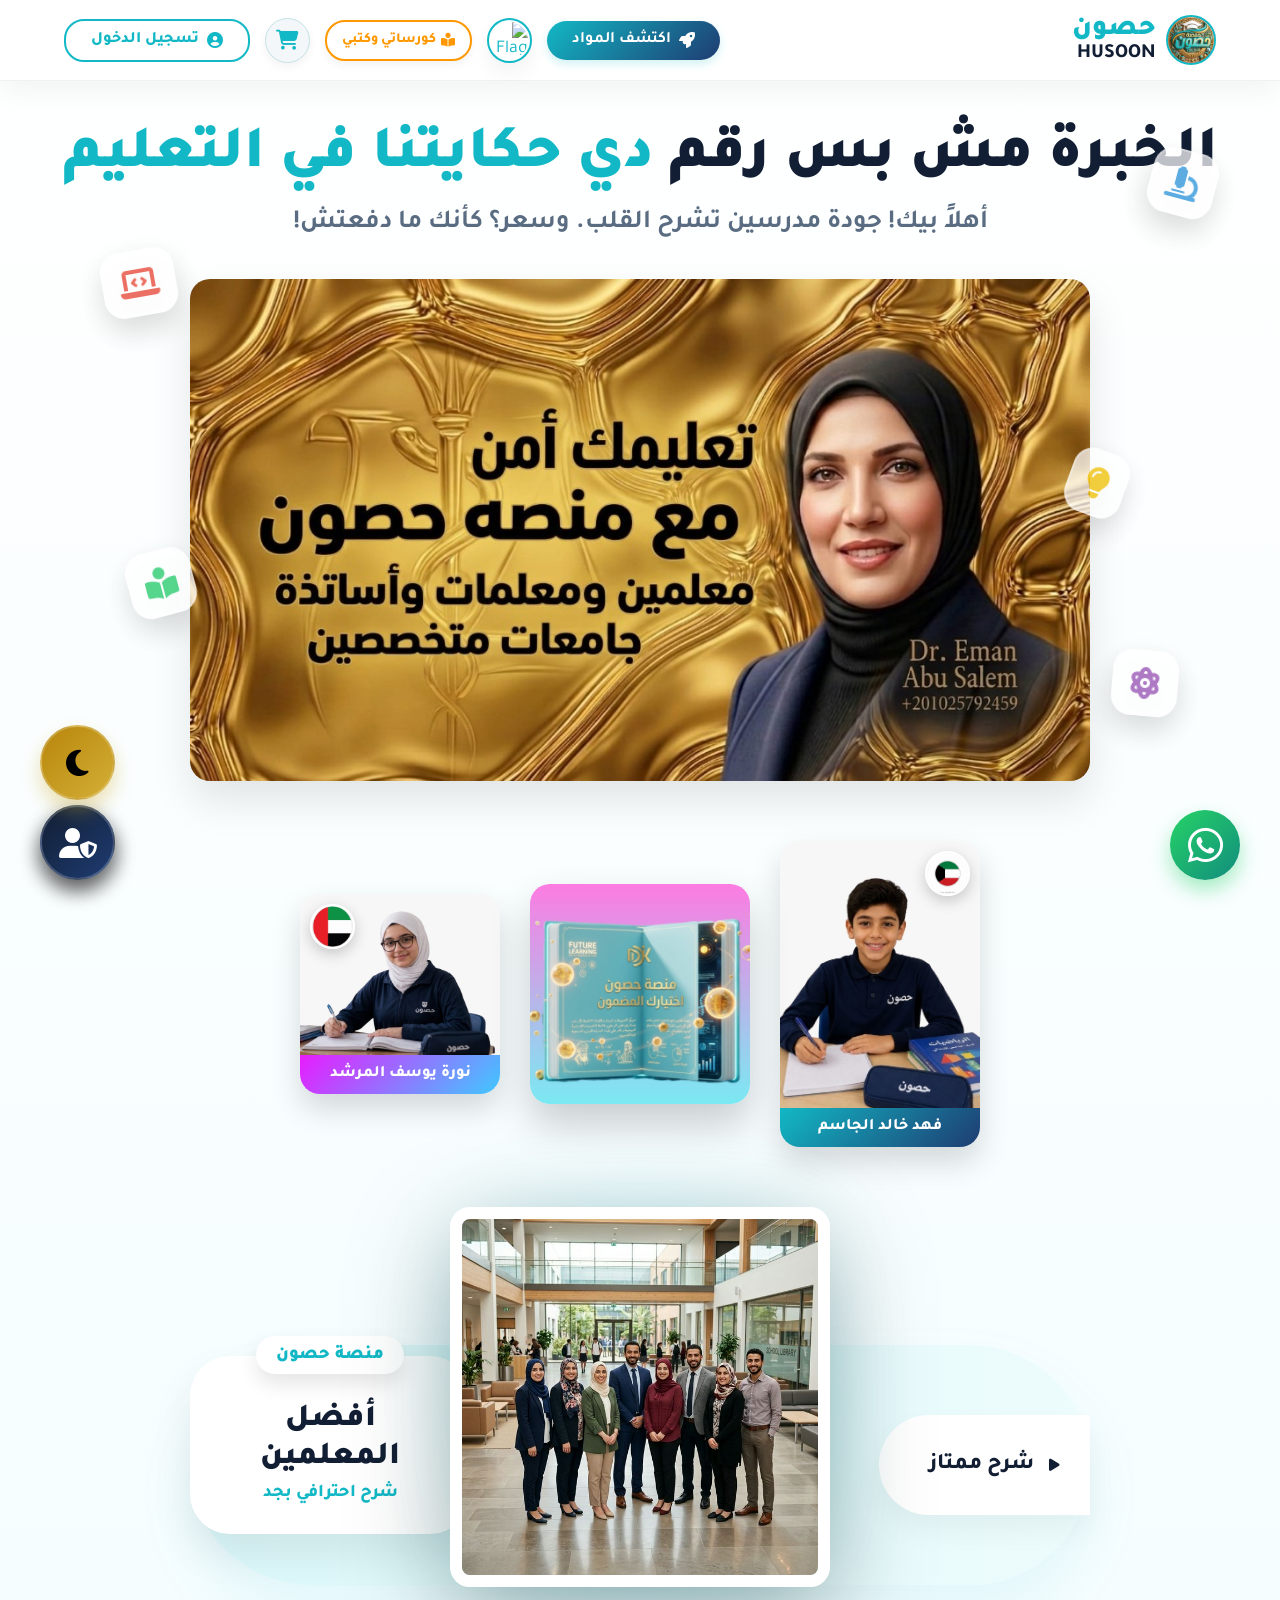
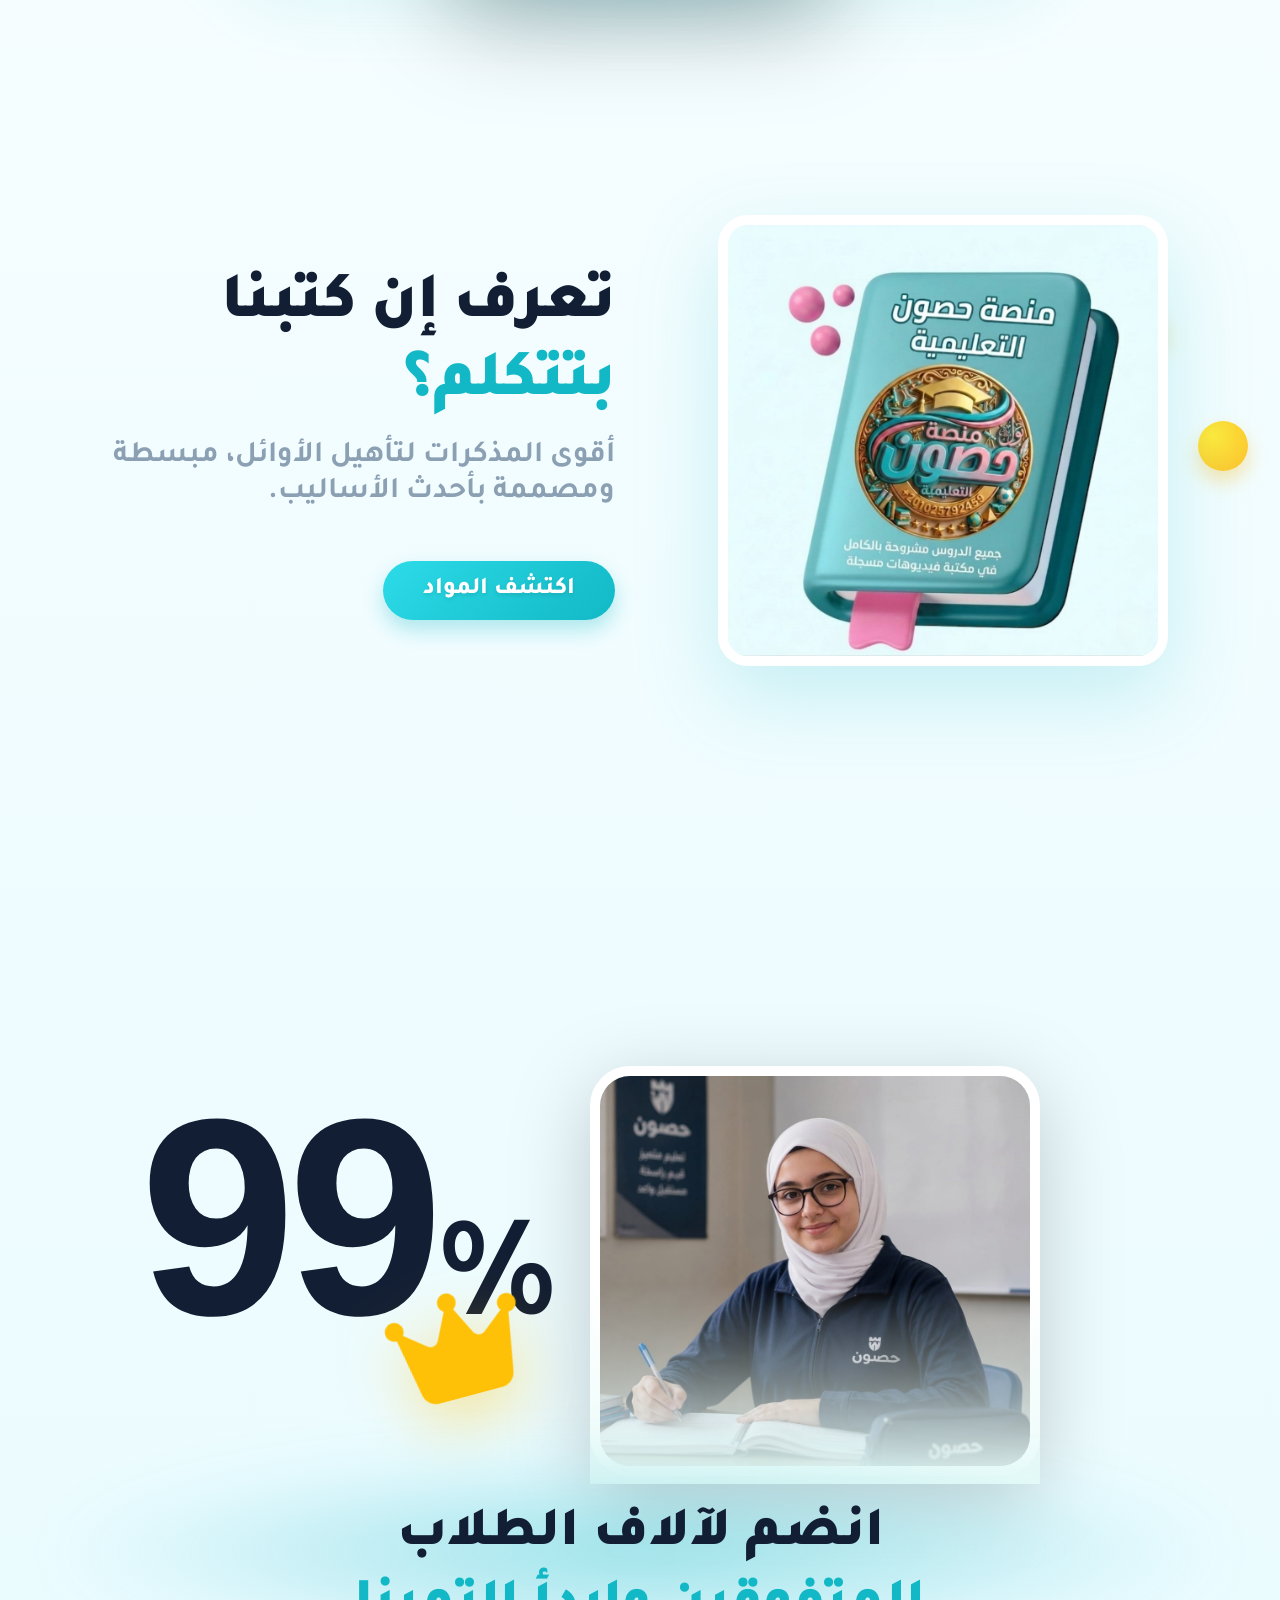
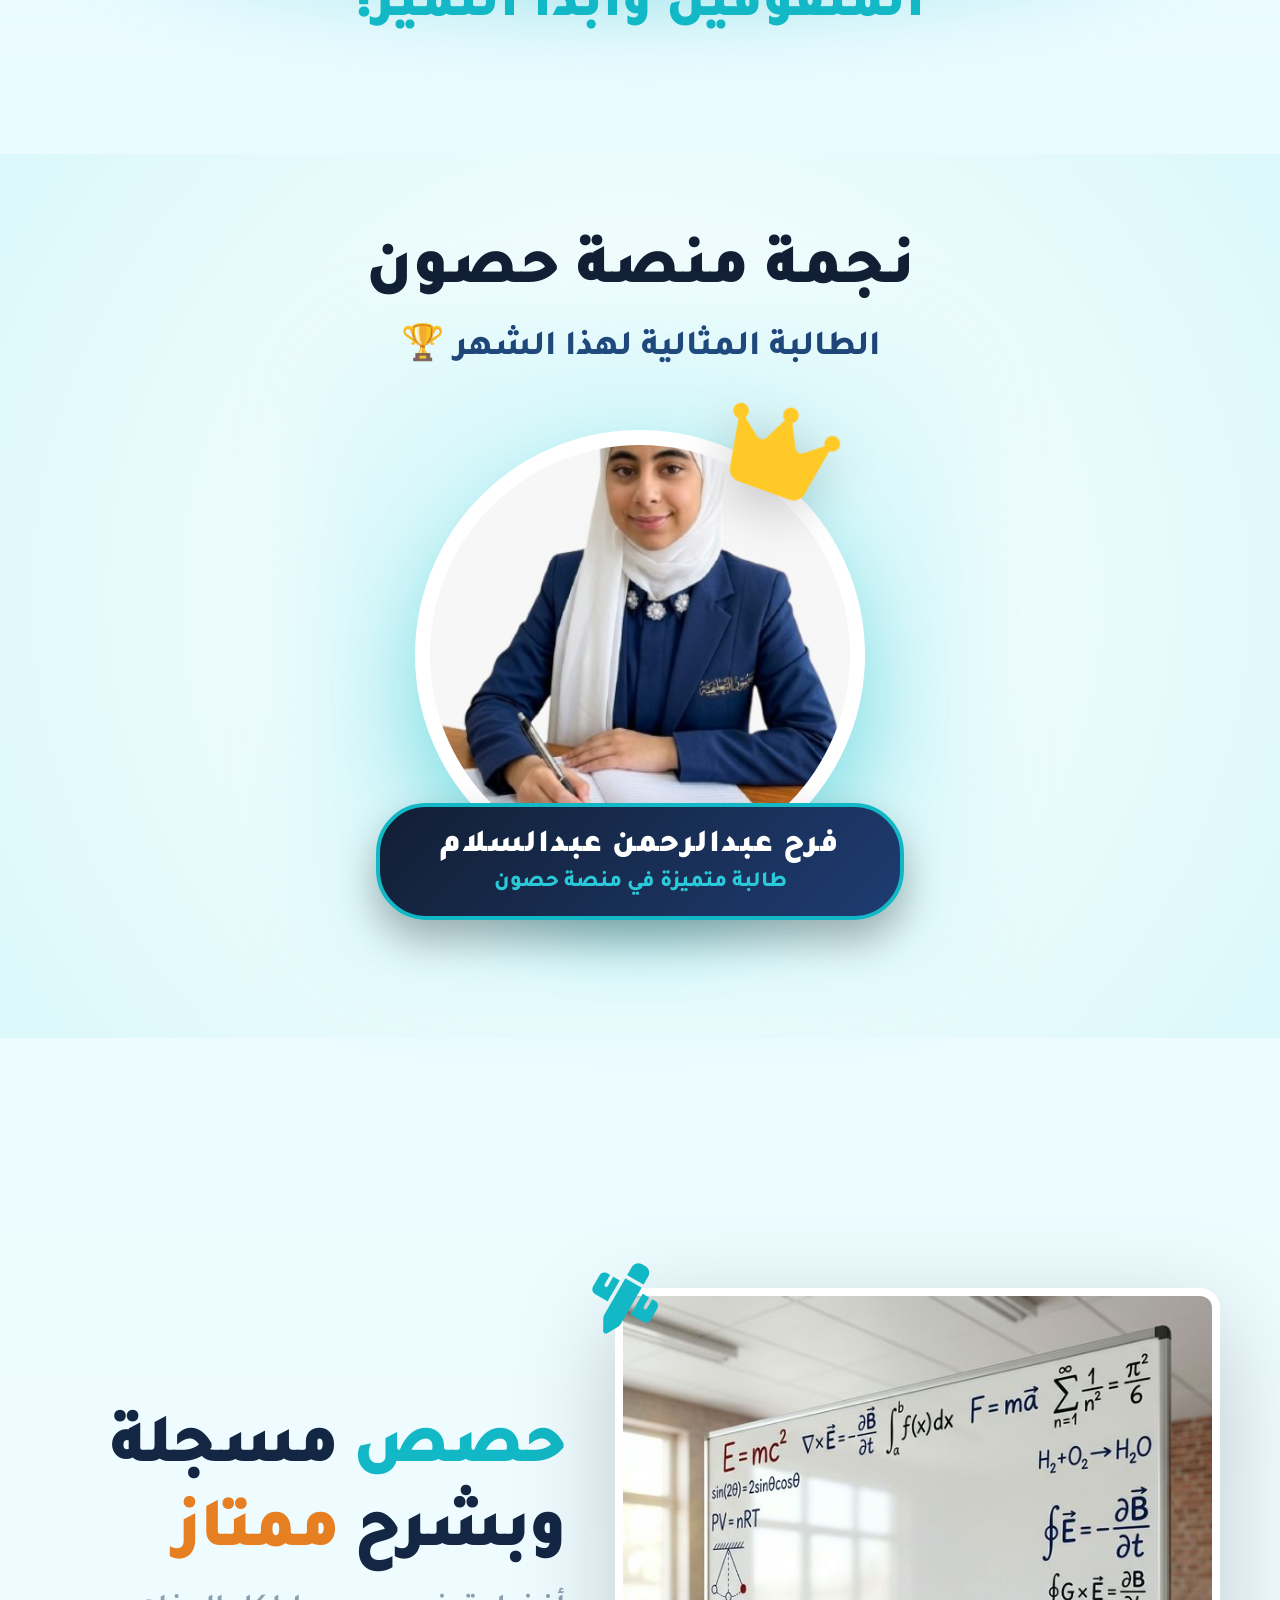
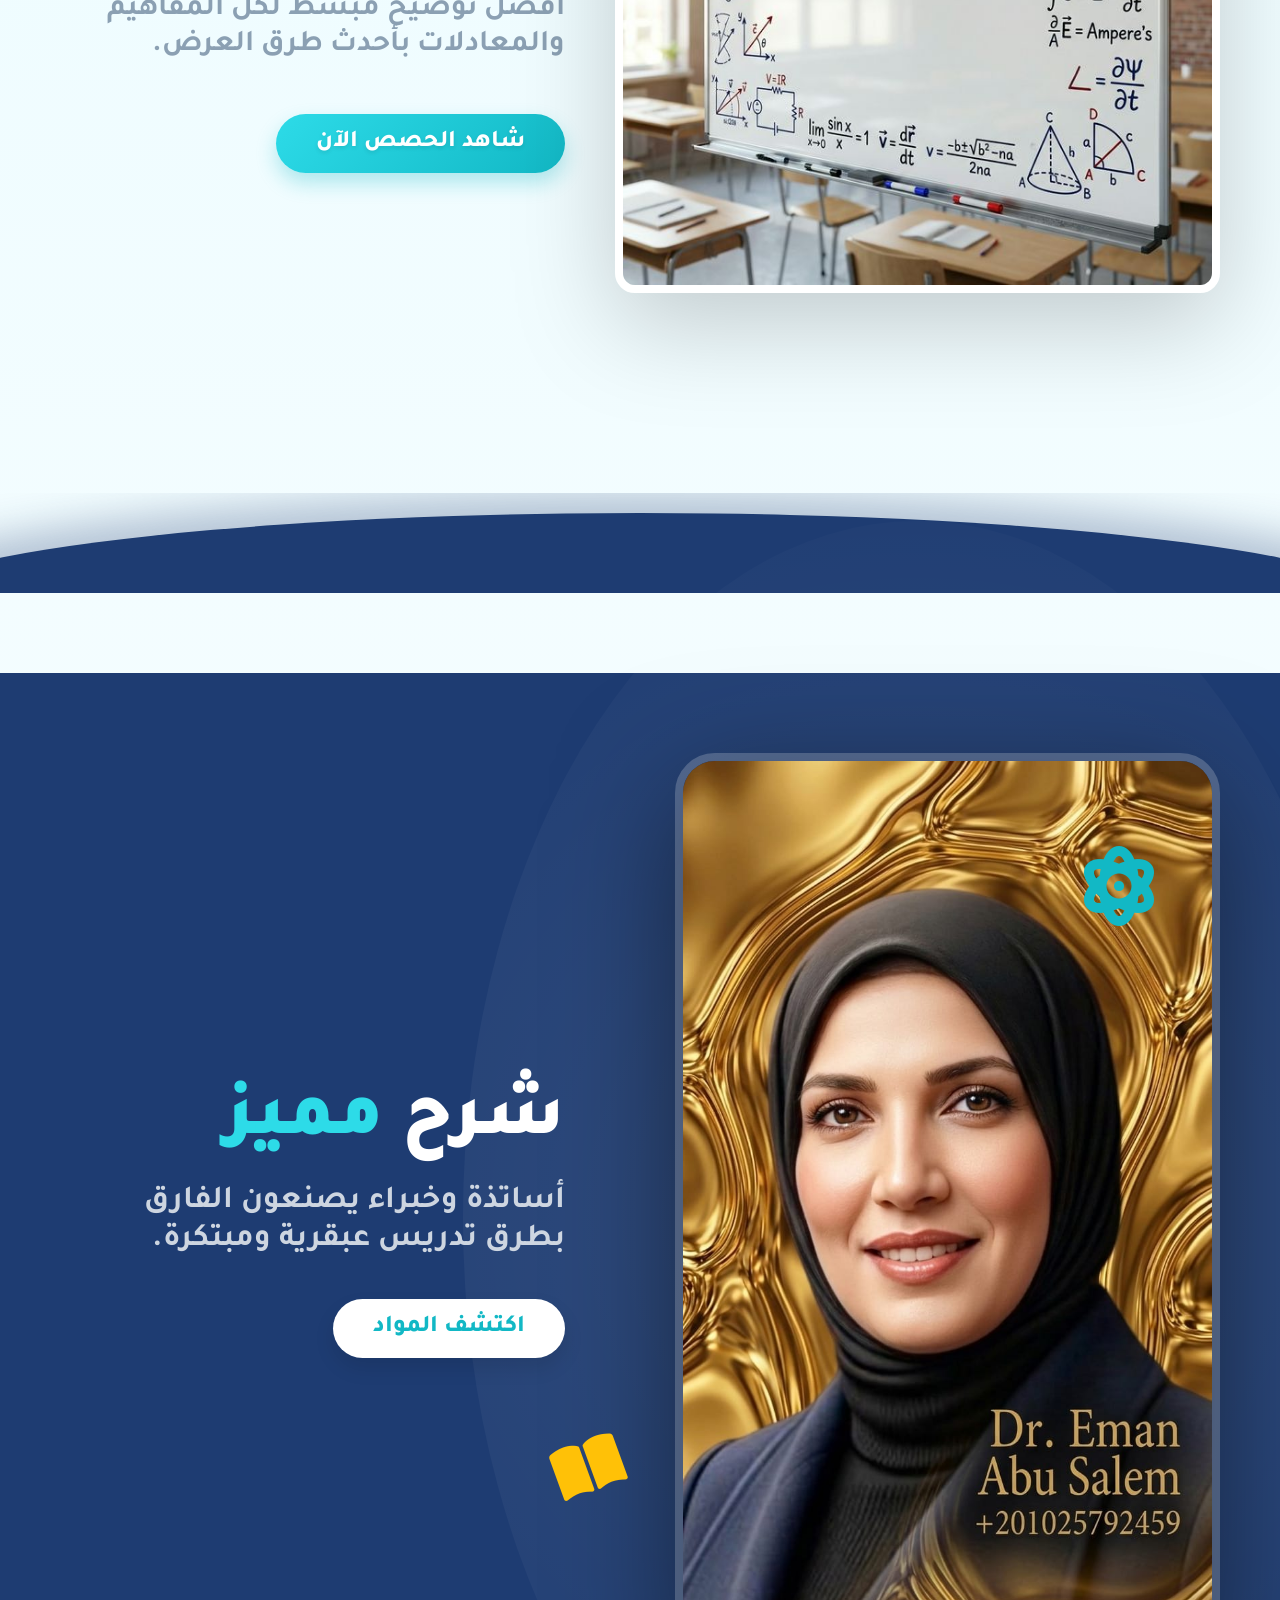
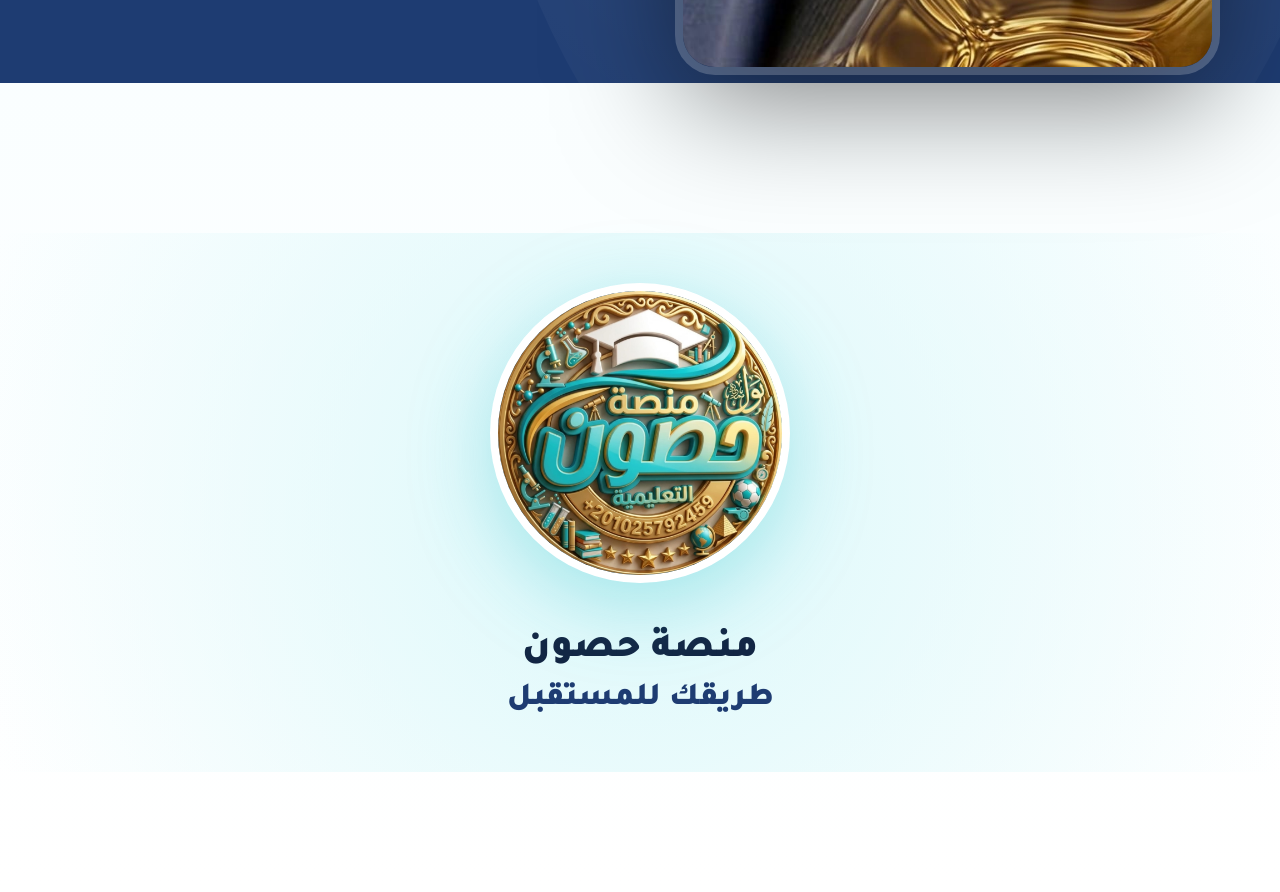
==== admin.html @ bee50a50 "Add files via upload" ====
<!DOCTYPE html>
<html lang="ar" dir="rtl">

<head>
    <meta charset="UTF-8">
    <meta name="viewport" content="width=850">
    <title>لوحة الإدارة - Spedia</title>
    <link rel="stylesheet" href="style.css">
    <link href="https://fonts.googleapis.com/css2?family=Tajawal:wght@400;500;700;800;900&display=swap"
        rel="stylesheet">
    <link rel="stylesheet" href="https://cdnjs.cloudflare.com/ajax/libs/font-awesome/6.4.0/css/all.min.css">
    <style>
        .admin-nav {
            display: flex;
            gap: 15px;
            margin-bottom: 30px;
            flex-wrap: wrap;
            background: #fff;
            padding: 15px;
            border-radius: 20px;
            box-shadow: 0 5px 20px rgba(0, 0, 0, 0.05);
        }

        .admin-nav button {
            padding: 12px 25px;
            border: none;
            background: transparent;
            color: #6a7c92;
            cursor: pointer;
            font-weight: 800;
            border-radius: 12px;
            font-size: 16px;
            transition: 0.3s;
        }

        .admin-nav button:hover {
            background: #f4f7fa;
            color: #121e33;
        }

        .admin-nav button.active {
            background: linear-gradient(135deg, #12b8c5, #1e3c72);
            color: #fff;
            box-shadow: 0 5px 15px rgba(18, 184, 197, 0.3);
        }

        .admin-section {
            display: none;
            background: #fff;
            padding: 20px;
            border-radius: 10px;
            box-shadow: 0 5px 15px rgba(0, 0, 0, 0.05);
        }

        .admin-section.active {
            display: block;
        }

        .form-group {
            margin-bottom: 20px;
        }

        .form-group label {
            display: block;
            margin-bottom: 8px;
            font-weight: 700;
            color: #121e33;
            font-size: 15px;
        }

        .form-group input,
        .form-group select,
        .form-group textarea {
            width: 100%;
            padding: 15px;
            border: 2px solid #e0e6ed;
            border-radius: 12px;
            font-family: 'Tajawal', sans-serif;
            font-size: 15px;
            transition: 0.3s;
            background: #f8fafc;
        }

        .form-group input:focus,
        .form-group select:focus,
        .form-group textarea:focus {
            border-color: #12b8c5;
            outline: none;
            background: #fff;
            box-shadow: 0 0 0 4px rgba(18, 184, 197, 0.1);
        }

        /* Modern Tables */
        table {
            width: 100%;
            border-collapse: separate;
            border-spacing: 0 10px;
            margin-top: 15px;
        }

        table th {
            background: transparent;
            color: #6a7c92;
            padding: 10px 20px;
            text-align: right;
            font-weight: 800;
            border: none;
        }

        table td {
            background: #fff;
            padding: 15px 20px;
            text-align: right;
            border: none;
            color: #121e33;
            font-weight: 600;
        }

        table tr td:first-child {
            border-radius: 0 15px 15px 0;
            border-right: 5px solid #12b8c5;
        }

        table tr td:last-child {
            border-radius: 15px 0 0 15px;
        }

        table tr {
            box-shadow: 0 5px 15px rgba(0, 0, 0, 0.03);
            transition: 0.3s;
        }

        table tr:hover {
            transform: translateY(-3px);
            box-shadow: 0 10px 20px rgba(0, 0, 0, 0.05);
        }

        .admin-title {
            font-size: 24px;
            font-weight: 900;
            color: #121e33;
            margin-bottom: 25px;
            display: flex;
            align-items: center;
            gap: 10px;
            border-bottom: 2px solid #f0f4f8;
            padding-bottom: 15px;
        }

        .admin-title i {
            color: #12b8c5;
        }
    </style>
</head>

<body class="dashboard-body" style="background:#f0f4f8;">
    <div class="container"
        style="padding:30px; max-width:900px; margin:40px auto; background:#fff; border-radius:15px; box-shadow:0 10px 30px rgba(0,0,0,0.08);">
        <div style="display:flex; justify-content:space-between; align-items:center; margin-bottom:30px;">
            <h1
                style="color:var(--primary-color); font-weight:900; font-size:24px; display:flex; align-items:center; gap:10px;">
                <img src="media__1778617038143.jpg" alt="Logo" style="width:40px; height:40px; border-radius:50%;">
                <span>حصون - لوحة الإدارة العامة</span>
            </h1>
            <button onclick="window.location.href='index.html'" class="btn-primary"
                style="background:#f44336; padding: 10px 20px; font-size: 16px;">خروج
                للرئيسية</button>
        </div>

        <div class="admin-nav">
            <button class="active" onclick="showSection('tab-codes', this)">إدارة الأكواد</button>
            <button onclick="showSection('tab-users', this)">الطلاب المسجلين</button>
            <button onclick="showSection('tab-attendance', this)">الحضور والتقييمات</button>
            <button onclick="showSection('tab-content', this)">المحتوى والكورسات</button>
            <button onclick="showSection('tab-exams', this)">إضافة امتحانات</button>
            <button onclick="showSection('tab-results', this)">نتائج الاختبارات</button>
            <button onclick="showSection('tab-links', this)">روابط الحصص</button>
            <button onclick="showSection('tab-files', this)">إرسال المحتوى الورقي</button>
            <button onclick="showSection('tab-custom', this)">إرسال محتوى لمستخدم</button>
        </div>

        <!-- Sections Content (Same as before but with working forms) -->
        <div id="tab-codes" class="admin-section active">
            <h2>إنشاء كود عشوائي جديد</h2>
            <button onclick="generateCode()" class="btn-primary mt-10">إنشاء كود</button>
            <h3 class="mt-20">الأكواد الحالية بالنظام</h3>
            <div style="overflow-x:auto;">
                <table id="table-codes"></table>
            </div>

            <h3 class="mt-30">أكواد اشتراكات الطلاب (مشتريات الكورسات والكتب)</h3>
            <div style="overflow-x:auto;">
                <table id="table-sub-codes"></table>
            </div>
        </div>

        <div id="tab-users" class="admin-section">
            <h2>الطلاب المسجلين</h2>
            <div style="overflow-x:auto;">
                <table id="table-users"></table>
            </div>
        </div>

        <div id="tab-attendance" class="admin-section">
            <h2>سجل الحضور</h2>
            <div style="overflow-x:auto; margin-bottom:30px;">
                <table id="table-attendance"></table>
            </div>

            <h2>إضافة تقييم للطالب</h2>
            <form onsubmit="window.addEval(event)">
                <div class="form-group">
                    <label>كود الطالب</label>
                    <input type="text" id="ev-code" required>
                </div>
                <div class="form-group">
                    <label>التقييم أو الملاحظة</label>
                    <input type="text" id="ev-note" required placeholder="مثال: ممتاز في الفيزياء">
                </div>
                <button type="submit" class="btn-primary w-100">إرسال التقييم</button>
            </form>
        </div>

        <div id="tab-content" class="admin-section">
            <h2>إضافة مادة أو كورس</h2>
            <form onsubmit="window.addContent(event)">
                <div class="form-group">
                    <label>النوع</label>
                    <select id="ct-type" onchange="
                        document.getElementById('yt-container').style.display = this.value === 'course' ? 'block' : 'none';
                        document.getElementById('pdf-container').style.display = this.value === 'course' ? 'none' : 'block';
                        document.getElementById('img-container').style.display = 'block';
                        ">
                        <option value="book">كتاب إلكتروني</option>
                        <option value="course">كورس واشتراك (فيديو يوتيوب)</option>
                    </select>
                </div>
                <div class="form-group">
                    <label>عنوان المحتوى</label>
                    <input type="text" id="ct-title" required>
                </div>
                <div class="form-group" id="course-code-container">
                    <label>كود التفعيل (كلمة المرور) - لغلق المحتوى (إن وجد)</label>
                    <input type="text" id="ct-course-code">
                </div>
                <div class="form-group">
                    <label>الدولة</label>
                    <select id="ct-country" required
                        onchange="if(window.updateCountryStages) window.updateCountryStages('ct-country', 'ct-stage', 'ct-grade')">
                        <option value="ALL">جميع الدول</option>
                        <option value="KW">الكويت</option>
                        <option value="SA">السعودية</option>
                        <option value="AE">الإمارات</option>
                        <option value="QA">قطر</option>
                        <option value="OM">عمان</option>
                        <option value="EG">مصر</option>
                        <option value="BH">البحرين</option>
                    </select>
                </div>
                <div class="form-group">
                    <label>المرحلة</label>
                    <select id="ct-stage"
                        onchange="if(window.updateGrades) window.updateGrades('ct-country', 'ct-stage', 'ct-grade')">
                        <option value="">اختر الدولة أولاً</option>
                    </select>
                </div>
                <div class="form-group">
                    <label>الصف</label>
                    <select id="ct-grade" required>
                        <option value="">اختر المرحلة أولاً</option>
                    </select>
                </div>
                <div class="form-group" id="img-container">
                    <label>صورة الغلاف (الكتاب أو الكورس - الرفع المباشر)</label>
                    <input type="file" id="ct-image" accept="image/*">
                </div>
                <div class="form-group" id="yt-container" style="display:none;">
                    <label>ملف فيديو الكورس (الرفع المباشر)</label>
                    <input type="file" id="ct-yt" accept="video/*">
                </div>
                <div class="form-group" id="pdf-container">
                    <label>ملف الكتاب / المذكرة (PDF - الرفع المباشر)</label>
                    <input type="file" id="ct-pdf" accept=".pdf">
                </div>
                <div class="form-group">
                    <label>السعر الأساسي (ج.م)</label>
                    <input type="number" id="ct-price" required>
                </div>
                <button type="submit" class="btn-primary w-100" id="btn-save-content">حفظ المحتوى</button>
            </form>

            <h3 class="mt-30">المحتوى الحالي (تعديل / حذف)</h3>
            <div style="overflow-x:auto;">
                <table id="table-content-manager"></table>
            </div>
        </div>

        <div id="tab-exams" class="admin-section">
            <h2>إضافة امتحان</h2>
            <form onsubmit="window.addExam(event)">
                <div class="form-group">
                    <label>الدولة</label>
                    <select id="ex-country" required
                        onchange="if(window.updateCountryStages) window.updateCountryStages('ex-country', 'ex-stage', 'ex-grade')">
                        <option value="EG">مصر</option>
                        <option value="KW">الكويت</option>
                        <option value="SA">السعودية</option>
                        <option value="AE">الإمارات</option>
                        <option value="QA">قطر</option>
                        <option value="OM">عمان</option>
                        <option value="BH">البحرين</option>
                    </select>
                </div>
                <div class="form-group">
                    <label>المرحلة</label>
                    <select id="ex-stage"
                        onchange="if(window.updateGrades) window.updateGrades('ex-country', 'ex-stage', 'ex-grade')">
                        <option value="">اختر الدولة</option>
                    </select>
                </div>
                <div class="form-group">
                    <label>الصف</label>
                    <select id="ex-grade" required></select>
                </div>
                <div class="form-group">
                    <label>عنوان الامتحان</label>
                    <input type="text" id="ex-title" required>
                </div>
                <div class="form-group">
                    <label>نوع التكليف</label>
                    <select id="ex-type">
                        <option value="exam">امتحان</option>
                        <option value="quiz">اختبار قصير</option>
                    </select>
                </div>
                <div class="form-group">
                    <label>المدة (دقائق)</label>
                    <input type="number" id="ex-time" value="60">
                </div>
                <div class="form-group">
                    <label>تاريخ البدء</label>
                    <input type="datetime-local" id="ex-start" required>
                </div>
                <div class="form-group">
                    <label>تاريخ الانتهاء</label>
                    <input type="datetime-local" id="ex-end" required>
                </div>
                <div id="dynamic-questions-container"></div>
                <div style="display:flex; gap:10px; margin-top:10px;">
                    <button type="button" onclick="addQuestionField('mcq')" class="btn-primary" style="flex:1;">+ اختيار
                        من متعدد</button>
                    <button type="button" onclick="addQuestionField('tf')" class="btn-primary" style="flex:1;">+
                        صح/خطأ</button>
                    <button type="button" onclick="addQuestionField('essay')" class="btn-primary" style="flex:1;">+
                        مقالي</button>
                </div>
                <button type="submit" class="btn-primary w-100 mt-20">نشر الامتحان</button>
            </form>
        </div>

        <div id="tab-results" class="admin-section">
            <h2>سجل حلول الطلاب</h2>
            <table id="table-submitted-exams"></table>
        </div>

        <div id="tab-links" class="admin-section">
            <h2>إضافة رابط حصة أونلاين</h2>
            <form onsubmit="window.addClassLink(event)">
                <div class="form-group">
                    <label>الدولة</label>
                    <select id="lnk-country" required
                        onchange="if(window.updateCountryStages) window.updateCountryStages('lnk-country', 'lnk-stage', 'lnk-grade')">
                        <option value="ALL">جميع الدول</option>
                        <option value="KW">الكويت</option>
                        <option value="SA">السعودية</option>
                        <option value="AE">الإمارات</option>
                        <option value="QA">قطر</option>
                        <option value="OM">عمان</option>
                        <option value="EG">مصر</option>
                        <option value="BH">البحرين</option>
                    </select>
                </div>
                <div class="form-group">
                    <label>المرحلة</label>
                    <select id="lnk-stage"
                        onchange="if(window.updateGrades) window.updateGrades('lnk-country', 'lnk-stage', 'lnk-grade')">
                        <option value="ALL">الكل</option>
                    </select>
                </div>
                <div class="form-group">
                    <label>الصف</label>
                    <select id="lnk-grade" required>
                        <option value="ALL">الكل</option>
                    </select>
                </div>
                <div class="form-group">
                    <label>عنوان الحصة</label>
                    <input type="text" id="lnk-title" required placeholder="مثال: حصة رياضيات تفاعلية">
                </div>
                <div class="form-group">
                    <label>رابط الحصة (Zoom, Meet, etc)</label>
                    <input type="url" id="lnk-url" required>
                </div>
                <button type="submit" class="btn-primary w-100">حفظ ونشر الرابط</button>
            </form>
            <h3 class="mt-30">الروابط الحالية</h3>
            <table id="table-links"></table>
        </div>

        <div id="tab-files" class="admin-section">
            <h2>إرسال المحتوى الورقي والملفات للطلاب</h2>
            <form onsubmit="window.sendAdminFile(event)">
                <div class="form-group">
                    <label>الدولة</label>
                    <select id="af-country" required
                        onchange="if(window.updateCountryStages) window.updateCountryStages('af-country', 'af-stage', 'af-grade')">
                        <option value="ALL">جميع الدول</option>
                        <option value="KW">الكويت</option>
                        <option value="SA">السعودية</option>
                        <option value="AE">الإمارات</option>
                        <option value="QA">قطر</option>
                        <option value="OM">عمان</option>
                        <option value="EG">مصر</option>
                        <option value="BH">البحرين</option>
                    </select>
                </div>
                <div class="form-group">
                    <label>المرحلة / السنة الدراسية</label>
                    <select id="af-stage"
                        onchange="if(window.updateGrades) window.updateGrades('af-country', 'af-stage', 'af-grade')">
                        <option value="ALL">الكل</option>
                    </select>
                </div>
                <div class="form-group">
                    <label>الصف</label>
                    <select id="af-grade" required>
                        <option value="ALL">الكل</option>
                    </select>
                </div>
                <div class="form-group">
                    <label>العنوان / الوصف</label>
                    <input type="text" id="af-title" required>
                </div>
                <div class="form-group">
                    <label>الملف المرفق</label>
                    <input type="file" id="af-file" accept="image/*,.pdf" required>
                </div>
                <button type="submit" class="btn-primary w-100" id="btn-af-submit">إرسال الملف</button>
            </form>
            <h3 class="mt-30">ملفات واستجابات الطلاب (المستلمة)</h3>
            <table id="table-student-files"></table>
        </div>

        <div id="tab-custom" class="admin-section">
            <h2>إرسال محتوى مخصص لطالب (حسب كوده)</h2>
            <form onsubmit="window.sendCustomContent(event)">
                <div class="form-group">
                    <label>كود الطالب</label>
                    <input type="text" id="cc-code" required placeholder="أدخل كود الطالب هنا">
                </div>
                <div class="form-group">
                    <label>نوع المحتوى</label>
                    <select id="cc-type" required>
                        <option value="رابط حصة">رابط حصة</option>
                        <option value="واجب">واجب</option>
                        <option value="اختبار">اختبار</option>
                        <option value="اختبار قصير">اختبار قصير</option>
                        <option value="محتوى ورقي">محتوى ورقي</option>
                        <option value="أخرى">أخرى</option>
                    </select>
                </div>
                <div class="form-group">
                    <label>عنوان المحتوى / الوصف</label>
                    <input type="text" id="cc-title" required placeholder="مثال: واجب الرياضيات للأسبوع الثاني">
                </div>
                <div class="form-group">
                    <label>النص أو الرابط (إن وجد)</label>
                    <input type="text" id="cc-url" placeholder="أدخل هنا رابط الاختبار/الحصة أو أي ملاحظة نصية">
                </div>
                <div class="form-group">
                    <label>ملف مرفق (إن وجد)</label>
                    <input type="file" id="cc-file" accept="image/*,.pdf">
                </div>
                <button type="submit" class="btn-primary w-100" id="btn-cc-submit">إرسال المحتوى</button>
            </form>
        </div>
    </div>

    <!-- Grading Modal -->
    <div id="grading-modal"
        style="display:none; position:fixed; top:0; left:0; width:100%; height:100%; background:rgba(0,0,0,0.8); z-index:20000; justify-content:center; align-items:center;">
        <div
            style="background:#fff; width:90%; max-width:600px; border-radius:20px; padding:30px; max-height:80vh; overflow-y:auto;">
            <h3>تصحيح إجابات: <span id="grad-student-name"></span></h3>
            <div id="grad-questions-container"></div>
            <button onclick="window.submitGrading()" class="btn-primary w-100" style="margin-top:20px;">اعتماد
                النتيجة</button>
            <button onclick="document.getElementById('grading-modal').style.display='none'" class="btn-primary w-100"
                style="background:#888; margin-top:10px;">إلغاء</button>
        </div>
    </div>

    <!-- Firebase SDKs -->
    <script type="module" src="firebase-init.js"></script>
    <script type="module" src="firebase-data.js"></script>
    <script src="script.js"></script>
    <script>
        function showSection(id, btn) {
            document.querySelectorAll('.admin-section').forEach(s => s.classList.remove('active'));
            document.querySelectorAll('.admin-nav button').forEach(b => b.classList.remove('active'));
            document.getElementById(id).classList.add('active');
            if (btn) btn.classList.add('active');
        }


        window.addEval = async function (e) {
            e.preventDefault();
            let code = document.getElementById('ev-code').value;
            let note = document.getElementById('ev-note').value;
            let newUserEval = { code, note, date: new Date().toLocaleDateString('ar-EG') };

            if (window.fsData && window.fsData.addEval) {
                try { await window.fsData.addEval(newUserEval); } catch (er) { console.warn("Firebase Eval Add Error:", er); }
            }

            let evals = JSON.parse(localStorage.getItem('spedia_evals') || '[]');
            evals.push(newUserEval);
            localStorage.setItem('spedia_evals', JSON.stringify(evals));
            alert('تم إضافة التقييم!');
            e.target.reset();
        }

        async function renderTables() {
            let codes = JSON.parse(localStorage.getItem('spedia_codes') || '[]');
            let users = [];
            let att = [];
            let subCodes = [];
            if (window.fsData) {
                if (window.fsData.getAllCodes) {
                    try {
                        let fbCodes = await window.fsData.getAllCodes();
                        if (fbCodes && fbCodes.length > 0) {
                            codes = fbCodes;
                            localStorage.setItem('spedia_codes', JSON.stringify(codes));
                        }
                    } catch (e) { }
                }
                users = await window.fsData.getAllUsers();
                att = await window.fsData.getAttendance();
                if (window.fsData.getAllSubscriptionCodes) subCodes = await window.fsData.getAllSubscriptionCodes();
            } else {
                users = JSON.parse(localStorage.getItem('spedia_users') || '[]');
                att = JSON.parse(localStorage.getItem('spedia_attendance') || '[]');
                subCodes = JSON.parse(localStorage.getItem('spedia_sub_codes') || '[]');
            }
            let subs = [];
            if (window.fsData) {
                subs = await window.fsData.getAllSubmissions();
            } else {
                subs = JSON.parse(localStorage.getItem('spedia_submissions') || '[]');
            }
            let adminType = sessionStorage.getItem('adminType');

            const tCodes = document.getElementById('table-codes');
            if (tCodes) tCodes.innerHTML = `<tr><th>الكود</th><th>مستخدم؟</th></tr>` + codes.map(c => `<tr><td>${c.code}</td><td style="color:${c.isUsed ? 'red' : 'green'}">${c.isUsed ? 'مستخدم' : 'متاح'}</td></tr>`).join('');

            const tSubCodes = document.getElementById('table-sub-codes');
            if (tSubCodes) tSubCodes.innerHTML = `<tr><th>الكود</th><th>النوع</th><th>العنوان</th><th>التاريخ</th></tr>` + subCodes.map(c => `<tr><td>${c.code}</td><td>${c.type === 'course' ? 'كورس' : 'كتاب'}</td><td>${c.title}</td><td>${c.date || ''}</td></tr>`).join('');

            const tUsers = document.getElementById('table-users');
            if (tUsers) tUsers.innerHTML = `<tr><th>الكود</th><th>الاسم</th><th>الهاتف</th><th>الصف</th></tr>` + users.map(u => `<tr><td>${u.code}</td><td>${u.name}</td><td>${adminType === 'restricted' ? '********' : u.phone}</td><td>${u.grade}</td></tr>`).join('');

            const tAtt = document.getElementById('table-attendance');
            if (tAtt) tAtt.innerHTML = `<tr><th>الكود</th><th>الاسم</th><th>التاريخ</th><th>الوقت</th></tr>` + att.map(a => `<tr><td>${a.code}</td><td>${a.name}</td><td>${a.date}</td><td>${a.time}</td></tr>`).join('');

            const tExams = document.getElementById('table-submitted-exams');
            if (tExams) tExams.innerHTML = `<tr><th>الطالب</th><th>الامتحان</th><th>الحالة</th><th>تصحيح</th></tr>` + subs.map(s => `<tr><td>${s.name || s.code}</td><td>${s.examTitle}</td><td>${s.status}</td><td><button onclick="window.openGrading('${s.code}', '${s.examTitle}')" style="padding:5px 10px; background:var(--primary-color); border:none; color:#fff; border-radius:5px; cursor:pointer;">فتح</button></td></tr>`).join('');

            let contentList = [];
            if (window.fsData && window.fsData.getAllContent) {
                try {
                    contentList = await window.fsData.getAllContent();
                } catch (e) { }
            }
            let localContent = JSON.parse(localStorage.getItem('spedia_content') || '[]');
            // Merge to avoid duplicates
            localContent.forEach(lc => { if (!contentList.find(cc => cc.id === lc.id)) contentList.push(lc); });

            const tContent = document.getElementById('table-content-manager');
            if (tContent) {
                tContent.innerHTML = `<tr><th>النوع</th><th>العنوان</th><th>الدولة</th><th>السعر</th><th>إجراءات</th></tr>` + contentList.map(c => `<tr>
                    <td>${c.type === 'course' ? 'كورس' : 'كتاب'}</td>
                    <td>${c.title}</td>
                    <td>${c.country === 'ALL' ? 'كل الدول' : c.country}</td>
                    <td>${c.priceBase || 0}</td>
                    <td>
                        <button onclick="window.deleteContent('${c.fsId ? c.fsId : c.id}')" style="background:#f44336; color:#fff; border:none; padding:5px 10px; border-radius:5px; cursor:pointer;"><i class="fas fa-trash"></i> حذف</button>
                    </td>
                </tr>`).join('');
            }

            let links = JSON.parse(localStorage.getItem('spedia_class_links') || '[]');
            if (window.fsData && window.fsData.getAllClassLinks) {
                try { links = await window.fsData.getAllClassLinks(); localStorage.setItem('spedia_class_links', JSON.stringify(links)); } catch (e) { }
            }
            const tLinks = document.getElementById('table-links');
            if (tLinks) tLinks.innerHTML = '<tr><th>الدولة</th><th>الصف</th><th>العنوان</th><th>الرابط</th><th>حذف</th></tr>' + links.map(l => `<tr><td>${l.country === 'ALL' ? 'كل الدول' : l.country}</td><td>${l.grade}</td><td>${l.title}</td><td><a href="${l.url}" target="_blank">فتح الرابط</a></td><td><button onclick="window.deleteLink('${l.fsId ? l.fsId : l.id}')" style="background:#f44336; color:#fff; padding:5px; border-radius:5px; border:none; cursor:pointer;">حذف</button></td></tr>`).join('');

            let sFiles = JSON.parse(localStorage.getItem('spedia_student_files') || '[]');
            if (window.fsData && window.fsData.getAllStudentFiles) {
                try { sFiles = await window.fsData.getAllStudentFiles(); localStorage.setItem('spedia_student_files', JSON.stringify(sFiles)); } catch (e) { }
            }
            const tSFiles = document.getElementById('table-student-files');
            if (tSFiles) tSFiles.innerHTML = '<tr><th>الطالب</th><th>الدولة</th><th>الصف</th><th>الوصف</th><th>تاريخ</th><th>الملف</th></tr>' + sFiles.map(f => `<tr><td>${f.studentName || f.studentCode}</td><td>${f.country || 'EG'}</td><td>${f.grade}</td><td>${f.title}</td><td>${f.date}</td><td><a href="${f.url}" target="_blank" style="color:var(--primary-color);">معاينة</a></td></tr>`).join('');
        }

        window.deleteLink = async function (id) {
            if (!confirm('حذف الرابط؟')) return;
            let links = JSON.parse(localStorage.getItem('spedia_class_links') || '[]');
            let targetLnk = links.find(l => l.id.toString() === id.toString() || l.fsId === id.toString());
            links = links.filter(l => l.id.toString() !== id.toString() && l.fsId !== id.toString());
            localStorage.setItem('spedia_class_links', JSON.stringify(links));

            if (window.fsData && window.fsData.deleteClassLink) {
                let dId = targetLnk && targetLnk.fsId ? targetLnk.fsId : id.toString();
                try { await window.fsData.deleteClassLink(dId); } catch (e) { }
            }
            renderTables();
        };

        window.addClassLink = async function (e) {
            e.preventDefault();
            let lnk = {
                id: Date.now(),
                country: document.getElementById('lnk-country').value,
                grade: document.getElementById('lnk-grade').value,
                title: document.getElementById('lnk-title').value,
                url: document.getElementById('lnk-url').value,
                date: new Date().toLocaleDateString('ar-EG')
            };

            if (window.fsData && window.fsData.addClassLink) {
                try { await window.fsData.addClassLink(lnk); } catch (er) { }
            }

            let links = JSON.parse(localStorage.getItem('spedia_class_links') || '[]');
            links.push(lnk);
            localStorage.setItem('spedia_class_links', JSON.stringify(links));
            alert('تم نشر الرابط بنجاح!');
            e.target.reset();
            renderTables();
        };

        window.sendAdminFile = async function (e) {
            e.preventDefault();
            const btn = document.getElementById('btn-af-submit');
            btn.innerText = 'جاري الرفع... الرجاء الانتظار';
            try {
                let file = document.getElementById('af-file').files[0];
                let fileUrl = await window.uploadToCloudinary(file);
                let fItem = {
                    id: Date.now(),
                    country: document.getElementById('af-country').value,
                    grade: document.getElementById('af-grade').value,
                    title: document.getElementById('af-title').value,
                    url: fileUrl,
                    date: new Date().toLocaleDateString('ar-EG')
                };

                if (window.fsData && window.fsData.addAdminFile) {
                    try { await window.fsData.addAdminFile(fItem); } catch (er) { }
                }

                let aFiles = JSON.parse(localStorage.getItem('spedia_admin_files') || '[]');
                aFiles.push(fItem);
                localStorage.setItem('spedia_admin_files', JSON.stringify(aFiles));
                alert('تم إرسال الملف للطلاب بنجاح!');
                e.target.reset();
            } catch (er) {
                alert('حدث خطأ أثناء الرفع: ' + er.message);
            }
            btn.innerText = 'إرسال الملف';
        };

        window.sendCustomContent = async function (e) {
            e.preventDefault();
            const btn = document.getElementById('btn-cc-submit');
            btn.innerText = 'جاري الإرسال... الرجاء الانتظار';
            try {
                let code = document.getElementById('cc-code').value;
                let type = document.getElementById('cc-type').value;
                let title = document.getElementById('cc-title').value;
                let url = document.getElementById('cc-url').value;

                let file = document.getElementById('cc-file').files[0];
                let fileUrl = '';
                if (file) {
                    fileUrl = await window.uploadToCloudinary(file);
                }

                let cItem = {
                    id: Date.now(),
                    studentCode: code,
                    type: type,
                    title: title,
                    url: url,
                    fileUrl: fileUrl,
                    date: new Date().toLocaleDateString('ar-EG')
                };

                if (window.fsData && window.fsData.addCustomContent) {
                    try { await window.fsData.addCustomContent(cItem); } catch (er) { console.warn(er); }
                }

                let ccLocal = JSON.parse(localStorage.getItem('spedia_custom_content') || '[]');
                ccLocal.push(cItem);
                localStorage.setItem('spedia_custom_content', JSON.stringify(ccLocal));

                alert('تم إرسال المحتوى المخصص للطالب بنجاح!');
                e.target.reset();
            } catch (er) {
                alert('حدث خطأ أثناء الإرسال: ' + er.message);
            }
            btn.innerText = 'إرسال المحتوى';
        };

        window.deleteContent = async function (id) {
            if (!confirm('هل أنت متأكد من الحذف؟')) return;
            let c = JSON.parse(localStorage.getItem('spedia_content') || '[]');
            c = c.filter(item => item.id.toString() !== id.toString() && item.fsId !== id.toString());
            localStorage.setItem('spedia_content', JSON.stringify(c));

            if (window.fsData && window.fsData.deleteContent) {
                try {
                    await window.fsData.deleteContent(id.toString());
                } catch (e) { console.warn(e) }
            }
            alert('تم الحذف بنجاح');
            renderTables();
        };

        window.generateCode = async function () {
            const btn = document.querySelector('button[onclick="generateCode()"]');
            if (btn) btn.innerText = "جاري الإنشاء...";
            let rnd = Math.floor(1000 + Math.random() * 9000).toString();
            let codeObj = { code: rnd, isUsed: false };

            if (window.fsData && window.fsData.addCode) {
                try {
                    await window.fsData.addCode(codeObj);
                } catch (e) { console.warn("Firebase save error", e); }
            }

            let codes = JSON.parse(localStorage.getItem('spedia_codes') || '[]');
            codes.push(codeObj);
            localStorage.setItem('spedia_codes', JSON.stringify(codes));
            renderTables();
            if (btn) btn.innerText = "إنشاء كود";
        }

        window.addContent = async function (e) {
            e.preventDefault();
            const btn = e.target.querySelector('button[type="submit"]');
            if (btn) btn.innerText = "جاري الحفظ...";

            try {
                let ctType = document.getElementById('ct-type') ? document.getElementById('ct-type').value : 'course';

                let titleEl = document.getElementById('ct-title');
                let gradeEl = document.getElementById('ct-grade');
                let countryEl = document.getElementById('ct-country');
                let priceEl = document.getElementById('ct-price');
                let codeEl = document.getElementById('ct-course-code');

                let newItem = {
                    id: Date.now(),
                    type: ctType,
                    title: titleEl ? titleEl.value : '',
                    grade: gradeEl ? gradeEl.value : '',
                    country: countryEl ? countryEl.value : 'EG',
                    priceBase: (priceEl ? parseInt(priceEl.value) : 0) || 0,
                    courseCode: codeEl ? codeEl.value : ''
                };

                let imgInput = document.getElementById('ct-image');
                if (imgInput && imgInput.files && imgInput.files[0]) {
                    try {
                        newItem.image = await window.uploadToCloudinary(imgInput.files[0]);
                    } catch (e) {
                        throw new Error("فشل رفع صورة الغلاف: " + e.message);
                    }
                } else {
                    newItem.image = newItem.type === 'course'
                        ? "https://cdni.iconscout.com/illustration/premium/thumb/online-learning-2766324-2305593.png"
                        : "https://cdni.iconscout.com/illustration/premium/thumb/book-4113220-3406254.png";
                }

                if (newItem.type === 'course') {
                    let ytEl = document.getElementById('ct-yt');
                    if (ytEl && ytEl.files && ytEl.files[0]) {
                        try {
                            btn.innerText = "جاري رفع الفيديو... (يرجى عدم إغلاق الصفحة)";
                            newItem.videoUrl = await window.uploadToCloudinary(ytEl.files[0]);
                        } catch (e) {
                            throw new Error("فشل رفع فيديو الكورس: " + e.message);
                        }
                    }
                } else if (newItem.type === 'book') {
                    let pdfInput = document.getElementById('ct-pdf');
                    if (pdfInput && pdfInput.files && pdfInput.files[0]) {
                        try {
                            btn.innerText = "جاري رفع الكتاب (PDF)... (يرجى عدم إغلاق الصفحة)";
                            newItem.pdfUrl = await window.uploadToCloudinary(pdfInput.files[0]);
                        } catch (e) {
                            throw new Error("فشل رفع ملف الكتاب (PDF): " + e.message);
                        }
                    }
                }

                if (window.fsData && window.fsData.addContent) {
                    try {
                        const timeoutPromise = new Promise((_, reject) => setTimeout(() => reject(new Error("Firebase Timeout")), 5000));
                        await Promise.race([window.fsData.addContent(newItem), timeoutPromise]);
                    } catch (e) {
                        console.warn("Firestore save failed, saving locally instead:", e);
                        let c = JSON.parse(localStorage.getItem('spedia_content') || '[]');
                        c.push(newItem);
                        localStorage.setItem('spedia_content', JSON.stringify(c));
                    }
                } else {
                    let c = JSON.parse(localStorage.getItem('spedia_content') || '[]');
                    c.push(newItem);
                    localStorage.setItem('spedia_content', JSON.stringify(c));
                }

                alert('تم الحفظ بنجاح! سيتم عرض المحتوى في المنصة فوراً.');
                if (e.target && e.target.reset) e.target.reset();
                if (window.renderTables) window.renderTables();
            } catch (err) {
                console.error("Save Error:", err);
                alert('عذراً، فشل الحفظ. تأكد من إعدادات Storage أو اتصال الإنترنت.\nالمشكلة: ' + err.message);
            } finally {
                if (btn) btn.innerText = "حفظ المحتوى";
            }
        }

        function addQuestionField(type) {
            let container = document.getElementById('dynamic-questions-container');
            let qDiv = document.createElement('div');
            qDiv.className = 'q-block';
            qDiv.dataset.type = type;
            qDiv.style.cssText = "background:#f8fafc; border:1px solid #e0e6ed; padding:15px; border-radius:10px; position:relative; margin-top:10px;";
            qDiv.innerHTML = `<button type="button" onclick="this.parentElement.remove()" style="position:absolute; top:5px; left:5px;">X</button>`;
            if (type === 'mcq') qDiv.innerHTML += `<input type="text" class="q-text" placeholder="السؤال" style="width:100%;"><div style="display:grid; grid-template-columns:1fr 1fr; gap:5px; margin-top:5px;"><input type="text" class="q-opt" placeholder="الصح"><input type="text" class="q-opt" placeholder="2"><input type="text" class="q-opt" placeholder="3"><input type="text" class="q-opt" placeholder="4"></div>`;
            else if (type === 'tf') qDiv.innerHTML += `<input type="text" class="q-text" placeholder="العبارة" style="width:100%;"><select class="q-tf-answer"><option value="true">صح</option><option value="false">خطأ</option></select>`;
            else qDiv.innerHTML += `<input type="text" class="q-text" placeholder="السؤال" style="width:100%;">`;
            container.appendChild(qDiv);
        }

        window.addExam = async function (e) {
            e.preventDefault();
            try {
                let qs = [];
                document.querySelectorAll('.q-block').forEach(b => {
                    let t = b.dataset.type;
                    if (t === 'mcq') qs.push({ type: 'mcq', text: b.querySelector('.q-text').value, options: Array.from(b.querySelectorAll('.q-opt')).map(i => i.value) });
                    else if (t === 'tf') qs.push({ type: 'tf', text: b.querySelector('.q-text').value, answer: b.querySelector('.q-tf-answer').value });
                    else qs.push({ type: 'essay', text: b.querySelector('.q-text').value });
                });

                let exam = {
                    id: Date.now(),
                    title: document.getElementById('ex-title').value,
                    grade: document.getElementById('ex-grade').value,
                    country: document.getElementById('ex-country').value,
                    time: document.getElementById('ex-time').value,
                    questionsList: qs
                };
                if (window.fsData) await window.fsData.addExam(exam);
                else {
                    let ex = JSON.parse(localStorage.getItem('spedia_exams') || '[]');
                    ex.push(exam);
                    localStorage.setItem('spedia_exams', JSON.stringify(ex));
                }
                alert('تم نشر الامتحان بنجاح!');
                e.target.reset();
                document.getElementById('dynamic-questions-container').innerHTML = '';
            } catch (err) {
                alert('خطأ في نشر الامتحان');
            }
        }

        let currentSub = null;
        window.openGrading = async function (code, title) {
            let subs = window.fsData ? await window.fsData.getAllSubmissions() : JSON.parse(localStorage.getItem('spedia_submissions') || '[]');
            currentSub = subs.find(s => s.code === code && s.examTitle === title);
            document.getElementById('grad-student-name').innerText = currentSub.name || code;

            let allExams = [];
            if (window.fsData && window.fsData.getAllExams) {
                try { allExams = await window.fsData.getAllExams(); } catch (e) { }
            } else {
                allExams = JSON.parse(localStorage.getItem('spedia_exams') || '[]');
            }
            let originalExam = allExams.find(e => e.title === title);
            let qList = (originalExam && originalExam.questionsList) ? originalExam.questionsList : [];

            let answersHtml = '';
            let ansObj = currentSub.answers || {};
            let total = Array.isArray(ansObj) ? ansObj.length : Object.keys(ansObj).length;

            for (let i = 0; i < total; i++) {
                let q = qList[i] || {};
                let qText = q.text || (typeof q === 'string' ? q : 'سؤال محذوف/غير معروف');
                let aText = ansObj[i] || 'لم تتم الإجابة';

                answersHtml += `
                <div style="margin-top:15px; border-bottom:1px solid #eee; padding-bottom:15px; background:#f9fbff; padding:15px; border-radius:10px;">
                    <p style="font-weight:bold; color:var(--text-dark); margin-bottom:10px;"><b style="color:var(--primary-color);">السؤال ${i + 1}:</b> ${qText}</p>
                    <p style="margin-bottom:10px; font-weight:bold;"><b>الإجابة:</b> <span style="color:#e91e63;">${aText}</span></p>
                    <div style="display:flex; gap:15px; margin-top:10px; padding-top:10px; border-top:1px dashed #ccc;">
                        <label style="cursor:pointer; font-weight:bold; color:#4caf50;"><input type="radio" name="grad_q${i}" value="1"> صح</label>
                        <label style="cursor:pointer; font-weight:bold; color:#f44336;"><input type="radio" name="grad_q${i}" value="0"> خطأ</label>
                    </div>
                </div>`;
            }

            if (total === 0) {
                answersHtml = '<p style="text-align:center; color:red; font-weight:bold;">لا توجد إجابات مخزنة لهذا الكود.</p>';
            }

            document.getElementById('grad-questions-container').innerHTML = answersHtml;
            document.getElementById('grading-modal').style.display = 'flex';
        }

        window.submitGrading = async function () {
            let ansObj = currentSub.answers || {};
            let total = Array.isArray(ansObj) ? ansObj.length : Object.keys(ansObj).length;
            total = total === 0 ? 1 : total;
            let ok = 0;
            for (let i = 0; i < total; i++) {
                let sel = document.querySelector(`input[name="grad_q${i}"]:checked`);
                if (sel && sel.value === "1") ok++;
            }

            // Save to Results
            let newResult = { code: currentSub.code, examTitle: currentSub.examTitle, grade: `${ok}/${total}`, date: new Date().toLocaleDateString('ar-EG') };
            let results = JSON.parse(localStorage.getItem('spedia_results') || '[]');
            results.push(newResult);
            localStorage.setItem('spedia_results', JSON.stringify(results));

            if (window.fsData && window.fsData.addResult) {
                try { await window.fsData.addResult(newResult); } catch (e) { }
            }

            // Update Submissions Status
            let subs = JSON.parse(localStorage.getItem('spedia_submissions') || '[]');
            let sIndex = subs.findIndex(s => s.code === currentSub.code && s.examTitle === currentSub.examTitle);
            if (sIndex > -1) {
                subs[sIndex].status = "تم التصحيح";
                localStorage.setItem('spedia_submissions', JSON.stringify(subs));
            }
            if (window.fsData && window.fsData.updateSubmission && currentSub.id) {
                try { await window.fsData.updateSubmission(currentSub.id, { status: "تم التصحيح" }); } catch (e) { }
            }

            document.getElementById('grading-modal').style.display = 'none';
            alert('تم التصحيح بنجاح وإرسال النتيجة للطالب!');
            renderTables();
        }

        document.addEventListener('DOMContentLoaded', () => {
            if (sessionStorage.getItem('isAdmin') !== 'yes') window.location.href = 'index.html';
            else renderTables();
        });
    </script>
</body>

</html>
---- style.css ----
/* Variables & Reset */
:root {
    --primary-color: #12b8c5;
    --primary-dark: #0e9ba6;
    --text-dark: #121e33;
    --text-light: #6a7c92;
    --bg-light: #e8fbff;
    --white: #ffffff;
    --transition: all 0.3s ease;
}

* {
    margin: 0;
    padding: 0;
    box-sizing: border-box;
    font-family: 'Tajawal', sans-serif;
}

html {
    overflow-x: hidden;
    background-color: var(--bg-light);
}

body {
    background: linear-gradient(to bottom, #ffffff 0%, var(--bg-light) 50%, #ffffff 100%);
    color: var(--text-dark);
    overflow-x: hidden;
    padding-bottom: 120px;
    max-width: 100%;
}

a {
    text-decoration: none;
}

.highlight {
    color: var(--primary-color);
}

.container {
    max-width: 1200px;
    margin: 0 auto;
    padding: 0 20px;
}

/* Animations */
@keyframes float {
    0% {
        transform: translateY(0px);
    }

    50% {
        transform: translateY(-15px);
    }

    100% {
        transform: translateY(0px);
    }
}

@keyframes floatUp {

    0%,
    100% {
        transform: translateY(0) scale(1.0);
    }

    50% {
        transform: translateY(-25px) scale(1.05);
    }
}

@keyframes shake {

    0%,
    100% {
        transform: rotate(0deg);
    }

    25% {
        transform: rotate(-5deg);
    }

    75% {
        transform: rotate(5deg);
    }
}

.floating {
    animation: float 4s ease-in-out infinite;
}

.edu-sticker {
    position: absolute;
    z-index: 1;
    opacity: 0.8;
    filter: drop-shadow(0 10px 15px rgba(0, 0, 0, 0.1));
    animation: floatUp 6s ease-in-out infinite;
    pointer-events: none;
    transition: 0.3s;
}

.edu-sticker:nth-child(even) {
    animation-delay: 1.5s;
    animation-duration: 7s;
}

/* Navbar */
.navbar {
    background-color: var(--bg-light);
    /* Matches top gradient */
    padding: 20px 40px;
    display: flex;
    justify-content: center;
}

.nav-container {
    display: flex;
    justify-content: space-between;
    align-items: center;
    width: 100%;
    max-width: 1300px;
    flex-wrap: wrap;
    gap: 15px;
}

.logo {
    display: flex;
    align-items: center;
    gap: 15px;
}

.logo-text {
    display: flex;
    flex-direction: column;
    align-items: flex-start;
}

.logo-text .ar {
    font-size: 24px;
    font-weight: 800;
    color: var(--primary-color);
    line-height: 1;
}

.logo-text .en {
    font-size: 20px;
    font-weight: 700;
    color: var(--text-dark);
    line-height: 1;
}

.nav-actions {
    display: flex;
    align-items: center;
    gap: 15px;
    flex-wrap: wrap;
    justify-content: center;
}

.btn-discover {
    background: linear-gradient(135deg, #4edbd4 0%, var(--primary-color) 100%);
    color: var(--white);
    padding: 10px 25px;
    border-radius: 25px;
    font-weight: 700;
    display: flex;
    align-items: center;
    gap: 8px;
    transition: var(--transition);
    box-shadow: 0 4px 10px rgba(18, 184, 197, 0.2);
    border: none;
    cursor: pointer;
}

.btn-discover:hover {
    transform: translateY(-2px);
    box-shadow: 0 6px 15px rgba(18, 184, 197, 0.35);
}

.nav-icon-circle {
    width: 45px;
    height: 45px;
    border-radius: 50%;
    display: flex;
    justify-content: center;
    align-items: center;
    background-color: transparent;
    border: 1px solid #c2e2e4;
    color: var(--primary-color);
    font-size: 18px;
    cursor: pointer;
    transition: var(--transition);
}

.nav-icon-circle:hover {
    background-color: var(--white);
}

.country-flag {
    padding: 2px;
    border: none;
    overflow: hidden;
}

.country-flag img {
    width: 100%;
    height: 100%;
    object-fit: cover;
    border-radius: 50%;
}

.btn-login {
    border: 2px solid var(--primary-color);
    background-color: transparent;
    color: var(--primary-color);
    padding: 10px 25px;
    border-radius: 25px;
    font-weight: 700;
    display: flex;
    align-items: center;
    gap: 8px;
    transition: var(--transition);
    cursor: pointer;
}

.btn-login:hover {
    background-color: var(--primary-color);
    color: var(--white);
    transform: translateY(-2px);
    box-shadow: 0 4px 10px rgba(18, 184, 197, 0.2);
}

/* Hero Section */
.hero-section {
    position: relative;
    padding-top: 60px;
    text-align: center;
    background: linear-gradient(180deg, #ffffff 0%, var(--bg-light) 100%);
}

.hero-container {
    max-width: 1100px;
    margin: 0 auto;
    padding: 0 20px;
    display: flex;
    flex-direction: column;
    align-items: center;
}

.hero-top {
    display: flex;
    justify-content: space-between;
    align-items: center;
    width: 100%;
    margin-bottom: 50px;
}

.hero-title-box {
    text-align: right;
}

.hero-title-box h1 {
    font-size: 48px;
    font-weight: 900;
    color: var(--text-dark);
    line-height: 1.2;
}

.hero-stats {
    display: flex;
    gap: 40px;
}

.stat-item {
    display: flex;
    align-items: center;
    gap: 15px;
}

.stat-info {
    text-align: right;
}

.stat-info h3 {
    font-size: 32px;
    font-weight: 800;
    color: var(--text-dark);
}

.stat-info p {
    font-size: 16px;
    color: var(--text-light);
    font-weight: 500;
}

.stat-icon {
    font-size: 36px;
    border: 2px solid var(--text-dark);
    border-radius: 8px;
    width: 50px;
    height: 50px;
    display: flex;
    justify-content: center;
    align-items: center;
    color: var(--text-dark);
}

.hero-mid {
    text-align: center;
    margin-bottom: 20px;
    z-index: 2;
}

.hero-mid h2 {
    font-size: 38px;
    font-weight: 900;
    color: var(--text-dark);
    margin-bottom: 10px;
}

.hero-mid p {
    font-size: 20px;
    color: var(--text-light);
    font-weight: 600;
}

.hero-image {
    width: 350px;
    margin-top: -30px;
    position: relative;
    z-index: 1;
}

.hero-image img {
    width: 100%;
    display: block;
}

/* Scroll To Top */
.scroll-top-btn {
    position: fixed;
    bottom: 30px;
    left: 30px;
    width: 50px;
    height: 50px;
    background-color: calc(var(--primary-color) + 80%);
    /* lighter */
    background: #5dcdd1;
    color: var(--white);
    border: none;
    border-radius: 50%;
    font-size: 20px;
    cursor: pointer;
    box-shadow: 0 4px 15px rgba(18, 184, 197, 0.3);
    z-index: 100;
}

/* Common Section Styles */
section {
    padding: 80px 0;
}

.section-split {
    display: flex;
    align-items: center;
    justify-content: space-between;
}

/* By default RTL pushes first item to right. */
/* Text on right, Image on left -> Text goes first in HTML or flex-direction: row-reverse if image is first */
.smart-book-section .section-split,
.private-class-section .section-split {
    flex-direction: row-reverse;
    /* Image was first in HTML, so reverse makes it left */
}

.live-class-section .section-split {
    flex-direction: row;
    /* Content first in HTML = right, Image second = left... wait */
    /* Screenshot 5: Text is left, Image is right */
}

.split-content {
    flex: 1;
}

.smart-book-section .split-content,
.private-class-section .split-content {
    text-align: right;
    padding-left: 50px;
}

.live-class-section .split-content {
    text-align: right;
}

.split-image {
    flex: 1;
    text-align: center;
}

.split-image img {
    max-width: 100%;
    height: auto;
    filter: drop-shadow(0 20px 30px rgba(0, 0, 0, 0.1));
}

.split-content h2 {
    font-size: 42px;
    font-weight: 900;
    margin-bottom: 15px;
    color: var(--text-dark);
}

.split-content p {
    font-size: 22px;
    color: var(--text-light);
    margin-bottom: 30px;
    font-weight: 500;
}

/* Professional Buttons */
.btn-primary {
    display: inline-flex;
    align-items: center;
    justify-content: center;
    gap: 12px;
    background: linear-gradient(135deg, var(--primary-color) 0%, var(--primary-dark) 100%);
    color: var(--white);
    padding: 20px 50px;
    border-radius: 40px;
    font-size: 24px;
    font-weight: 800;
    transition: all 0.4s cubic-bezier(0.175, 0.885, 0.32, 1.275);
    border: none;
    box-shadow: 0 10px 25px rgba(18, 184, 197, 0.35);
    cursor: pointer;
    text-shadow: 0 2px 4px rgba(0, 0, 0, 0.1);
    position: relative;
    overflow: hidden;
}

.btn-primary::after {
    content: '';
    position: absolute;
    top: 0;
    left: 0;
    width: 100%;
    height: 100%;
    background: linear-gradient(rgba(255, 255, 255, 0.2), transparent);
    opacity: 0;
    transition: 0.3s;
}

.btn-primary:hover {
    transform: translateY(-5px) scale(1.02);
    box-shadow: 0 15px 35px rgba(18, 184, 197, 0.5);
}

.btn-primary:hover::after {
    opacity: 1;
}

/* Success Section */
.success-section {
    text-align: center;
    padding: 100px 0;
}

.success-student-wrapper {
    position: relative;
    display: inline-block;
    margin-bottom: 30px;
}

.success-student-wrapper .student-img {
    width: 350px;
    border-radius: 20px;
    position: relative;
    z-index: 2;
}

.huge-percent {
    position: absolute;
    top: 50px;
    right: -200px;
    font-size: 120px;
    font-weight: 900;
    color: var(--text-dark);
    z-index: 1;
}

.success-badge {
    position: absolute;
    bottom: 30px;
    left: -50px;
    background: #e8fbff;
    padding: 10px 25px;
    border-radius: 20px;
    font-weight: 800;
    font-size: 18px;
    box-shadow: 0 10px 20px rgba(0, 0, 0, 0.05);
    z-index: 3;
}

.crown-icon,
.grad-cap-icon {
    font-size: 50px;
    position: absolute;
    z-index: 3;
}

.crown-icon {
    bottom: -20px;
    right: 20px;
    animation: float 3s infinite;
}

.grad-cap-icon {
    top: 50px;
    left: -40px;
    transform: rotate(-15deg);
}

.success-bottom-text h2 {
    font-size: 42px;
    font-weight: 900;
    color: var(--text-dark);
}

/* Live Class Section */
.live-class-section {
    background: linear-gradient(135deg, var(--primary-color) 0%, #0d8a94 100%);
    position: relative;
    border-top-left-radius: 200px 50px;
    border-top-right-radius: 200px 50px;
    padding-top: 120px;
    margin-top: 50px;
}

/* Fix direction for screenshot 5 */
.live-class-section .section-split {
    flex-direction: row;
    /* Content right, Image left in RTL... Wait */
    /* Screenshot 5 has text on the left (Content) and Image on the right! */
    flex-direction: row-reverse;
}

.live-class-section .split-content {
    text-align: right;
    padding-right: 50px;
}

.text-white h2 {
    color: var(--white);
}

.text-white p {
    color: rgba(255, 255, 255, 0.9);
}

.btn-white {
    display: inline-block;
    background-color: var(--white);
    color: var(--primary-color);
    padding: 15px 40px;
    border-radius: 30px;
    font-size: 20px;
    font-weight: 700;
    transition: var(--transition);
}

.btn-white:hover {
    background-color: var(--bg-light);
}

.tablet-img {
    border-radius: 20px;
    transform: perspective(1000px) rotateY(-5deg);
    transition: var(--transition);
}

.tablet-img:hover {
    transform: perspective(1000px) rotateY(0deg);
}

/* Responsive */
@media (max-width: 400px) {

    .section-split,
    .live-class-section .section-split {
        flex-direction: column !important;
        text-align: center !important;
    }

    .split-content {
        padding: 0 !important;
        text-align: center !important;
        margin-top: 40px;
    }

    .hero-top {
        flex-direction: column;
        gap: 30px;
    }

    .hero-title-box {
        text-align: center;
    }

    .hero-stats {
        justify-content: center;
        flex-wrap: wrap;
    }

    .huge-percent {
        position: static;
        font-size: 80px;
    }
}

/* ==================================
   Mega Menu & Dropdowns
   ================================== */
.discover-container,
.country-container {
    position: relative;
}

.mega-menu {
    position: absolute;
    top: 60px;
    right: 0;
    width: 600px;
    background: var(--white);
    border-radius: 15px;
    box-shadow: 0 10px 40px rgba(0, 0, 0, 0.1);
    opacity: 0;
    visibility: hidden;
    transform: translateY(20px);
    transition: var(--transition);
    z-index: 1000;
    padding: 30px;
}

.mega-menu.show {
    opacity: 1;
    visibility: visible;
    transform: translateY(0);
}

.mega-menu-grid {
    display: grid;
    grid-template-columns: repeat(3, 1fr);
    gap: 30px;
}

.mega-column h4 {
    color: var(--primary-color);
    font-size: 18px;
    margin-bottom: 15px;
    border-bottom: 2px solid #e8fbff;
    padding-bottom: 10px;
}

.mega-column a {
    display: block;
    color: var(--text-dark);
    padding: 8px 0;
    transition: var(--transition);
    font-weight: 500;
}

.mega-column a:hover {
    color: var(--primary-color);
    transform: translateX(-5px);
}

/* Country Dropdown */
.country-dropdown {
    position: absolute;
    top: 60px;
    left: 0;
    width: 150px;
    background: var(--white);
    border-radius: 10px;
    box-shadow: 0 5px 20px rgba(0, 0, 0, 0.1);
    opacity: 0;
    visibility: hidden;
    transform: translateY(10px);
    transition: var(--transition);
    z-index: 1000;
    overflow: hidden;
}

.country-dropdown.show {
    opacity: 1;
    visibility: visible;
    transform: translateY(0);
}

.country-dropdown a {
    display: flex;
    align-items: center;
    gap: 10px;
    padding: 10px 15px;
    color: var(--text-dark);
    transition: var(--transition);
}

.country-dropdown a img {
    width: 20px;
    height: 20px;
    border-radius: 50%;
    object-fit: cover;
}

.country-dropdown a:hover {
    background-color: var(--bg-light);
    color: var(--primary-color);
}

/* ==================================
   Login Page Styling
   ================================== */
.login-body {
    background: linear-gradient(135deg, #f0fbfc 0%, #ffffff 100%);
    min-height: 100vh;
    display: flex;
    justify-content: center;
    align-items: center;
}

.login-wrapper {
    width: 100%;
    max-width: 450px;
    padding: 20px;
    margin: 50px auto;
}

.login-container {
    background: var(--white);
    border-radius: 20px;
    padding: 40px;
    box-shadow: 0 20px 40px rgba(18, 184, 197, 0.08);
}

.login-header {
    text-align: center;
    margin-bottom: 30px;
}

.login-logo {
    display: inline-flex;
    justify-content: center;
    align-items: center;
    margin-bottom: 20px;
}

.login-header h2 {
    font-size: 28px;
    color: var(--text-dark);
    font-weight: 800;
    margin-bottom: 10px;
}

.login-header p {
    color: var(--text-light);
    font-size: 16px;
}

.form-group {
    margin-bottom: 20px;
}

.form-group label {
    display: block;
    margin-bottom: 8px;
    color: var(--text-dark);
    font-weight: 700;
}

.input-icon {
    position: relative;
}

.input-icon i {
    position: absolute;
    right: 15px;
    top: 50%;
    transform: translateY(-50%);
    color: var(--primary-color);
}

.input-icon input {
    width: 100%;
    padding: 15px 40px 15px 15px;
    border: 1px solid #e0e0e0;
    border-radius: 10px;
    font-size: 16px;
    transition: var(--transition);
    outline: none;
    font-family: 'Tajawal', sans-serif;
}

.input-icon input:focus {
    border-color: var(--primary-color);
    box-shadow: 0 0 0 3px rgba(18, 184, 197, 0.1);
}

.form-options {
    display: flex;
    justify-content: space-between;
    align-items: center;
    margin-bottom: 20px;
}

.remember-me {
    display: flex;
    align-items: center;
    gap: 5px;
    color: var(--text-dark);
    font-weight: 500;
    cursor: pointer;
}

.forgot-password {
    color: var(--primary-color);
    font-weight: 600;
}

.forgot-password:hover {
    text-decoration: underline;
}

.w-100 {
    width: 100%;
    text-align: center;
}

.mt-20 {
    margin-top: 20px;
}

.login-footer {
    text-align: center;
    margin-top: 30px;
    padding-top: 20px;
    border-top: 1px solid #f0f0f0;
}

.login-footer p {
    color: var(--text-dark);
    font-weight: 500;
}

/* ==================================
   Dashboard Layout
   ================================== */
.dashboard-body {
    background-color: #f4f7fa;
    margin: 0;
}

.dashboard-layout {
    display: flex;
    min-height: 100vh;
}

/* Sidebar */
.sidebar {
    width: 280px;
    background: var(--white);
    box-shadow: -5px 0 20px rgba(0, 0, 0, 0.05);
    /* RTL shadow */
    display: flex;
    flex-direction: column;
    position: fixed;
    right: 0;
    top: 0;
    bottom: 0;
    z-index: 100;
    transition: var(--transition);
}

.sidebar.closed {
    transform: translateX(100%);
}

.sidebar-header {
    padding: 20px;
    display: flex;
    justify-content: space-between;
    align-items: center;
    border-bottom: 1px solid #f0f0f0;
}

.user-profile-widget {
    text-align: center;
    padding: 30px 20px;
    border-bottom: 1px solid #f0f0f0;
}

.user-profile-widget img {
    width: 80px;
    height: 80px;
    border-radius: 50%;
    margin-bottom: 10px;
    border: 3px solid var(--primary-color);
    padding: 3px;
}

.user-profile-widget h4 {
    font-size: 18px;
    font-weight: 800;
    color: var(--text-dark);
}

.user-profile-widget p {
    font-size: 14px;
    color: var(--text-light);
    margin-top: 5px;
}

.sidebar-menu {
    list-style: none;
    padding: 20px 0;
    overflow-y: auto;
    flex: 1;
}

.sidebar-menu li {
    margin-bottom: 5px;
}

.sidebar-menu a {
    display: flex;
    align-items: center;
    gap: 15px;
    padding: 12px 25px;
    color: var(--text-dark);
    font-size: 16px;
    font-weight: 600;
    transition: var(--transition);
    border-right: 4px solid transparent;
}

.sidebar-menu a i {
    font-size: 20px;
    color: var(--text-light);
    width: 25px;
    text-align: center;
    transition: var(--transition);
}

.sidebar-menu a:hover,
.sidebar-menu li.active a {
    background-color: var(--bg-light);
    color: var(--primary-color);
    border-right-color: var(--primary-color);
}

.sidebar-menu a:hover i,
.sidebar-menu li.active a i {
    color: var(--primary-color);
}

.sidebar-menu a.logout:hover {
    background-color: #ffebee;
    color: #f44336;
    border-right-color: #f44336;
}

.sidebar-menu a.logout:hover i {
    color: #f44336;
}

.menu-divider {
    height: 1px;
    background: #f0f0f0;
    margin: 15px 20px;
}

/* Main Content Area */
.dashboard-main {
    flex: 1;
    margin-right: 280px;
    /* Space for sidebar RTL */
    display: flex;
    flex-direction: column;
    min-height: 100vh;
    transition: var(--transition);
}

.dashboard-main.expanded {
    margin-right: 0;
}

/* Dashboard Header */
.dashboard-header {
    background: var(--white);
    padding: 15px 30px;
    display: flex;
    justify-content: space-between;
    align-items: center;
    box-shadow: 0 5px 15px rgba(0, 0, 0, 0.02);
    position: sticky;
    top: 0;
    z-index: 90;
}

.header-left,
.header-right {
    display: flex;
    align-items: center;
    gap: 20px;
}

.search-bar {
    position: relative;
    width: 300px;
}

.search-bar i {
    position: absolute;
    right: 15px;
    top: 50%;
    transform: translateY(-50%);
    color: var(--text-light);
}

.search-bar input {
    width: 100%;
    padding: 10px 40px 10px 15px;
    border: 1px solid #e0e0e0;
    border-radius: 20px;
    outline: none;
    background: #f9fbff;
    transition: var(--transition);
}

.search-bar input:focus {
    border-color: var(--primary-color);
    background: var(--white);
}

.wallet-badge {
    display: flex;
    align-items: center;
    gap: 8px;
    background: #fff8e1;
    color: #ff9800;
    padding: 8px 15px;
    border-radius: 20px;
    font-weight: 700;
    font-size: 14px;
}

.notification-btn {
    background: #f4f7fa;
    border: none;
    width: 40px;
    height: 40px;
    border-radius: 50%;
    position: relative;
    cursor: pointer;
    color: var(--text-dark);
    font-size: 18px;
    transition: var(--transition);
}

.notification-btn:hover {
    background: #e8fbff;
    color: var(--primary-color);
}

.notification-btn .badge {
    position: absolute;
    top: -2px;
    right: -2px;
    background: #f44336;
    color: #fff;
    font-size: 10px;
    width: 18px;
    height: 18px;
    border-radius: 50%;
    display: flex;
    justify-content: center;
    align-items: center;
    font-weight: bold;
}

.d-lg-none {
    display: none;
    background: none;
    border: none;
    font-size: 24px;
    color: var(--text-dark);
    cursor: pointer;
}

/* Content Layout */
.dashboard-content {
    padding: 30px;
    flex: 1;
}

.section-title {
    font-size: 20px;
    font-weight: 800;
    margin-bottom: 20px;
    color: var(--text-dark);
}

.page-title-box {
    margin-bottom: 30px;
}

.page-title-box h2 {
    font-size: 28px;
    font-weight: 900;
    color: var(--text-dark);
    margin-bottom: 5px;
}

.page-title-box p {
    color: var(--text-light);
}

/* Banner */
.welcome-banner {
    background: linear-gradient(135deg, var(--primary-color) 0%, var(--primary-dark) 100%);
    border-radius: 20px;
    padding: 30px 40px;
    display: flex;
    justify-content: space-between;
    align-items: center;
    color: var(--white);
    margin-bottom: 30px;
    position: relative;
    overflow: hidden;
}

.banner-text h2 {
    font-size: 28px;
    font-weight: 800;
    margin-bottom: 10px;
}

.banner-text p {
    font-size: 16px;
    margin-bottom: 20px;
    opacity: 0.9;
}

.banner-text .btn-primary {
    background: var(--white);
    color: var(--primary-color);
    padding: 10px 25px;
    font-size: 16px;
}

.banner-img img {
    position: relative;
    z-index: 2;
}

/* Stats */
.stats-grid {
    display: grid;
    grid-template-columns: repeat(3, 1fr);
    gap: 20px;
    margin-bottom: 30px;
}

.stat-card {
    background: var(--white);
    padding: 20px;
    border-radius: 15px;
    display: flex;
    align-items: center;
    gap: 20px;
    box-shadow: 0 4px 15px rgba(0, 0, 0, 0.02);
}

.stat-card .icon {
    width: 60px;
    height: 60px;
    border-radius: 15px;
    display: flex;
    justify-content: center;
    align-items: center;
    font-size: 24px;
}

.stat-card .details h3 {
    font-size: 24px;
    font-weight: 800;
    color: var(--text-dark);
}

.stat-card .details p {
    color: var(--text-light);
    font-size: 14px;
    font-weight: 500;
}

/* Progress */
.progress-bar-container {
    height: 8px;
    background: #f0f0f0;
    border-radius: 4px;
    overflow: hidden;
    width: 100%;
}

.progress {
    height: 100%;
    background: var(--primary-color);
    border-radius: 4px;
}

.mt-10 {
    margin-top: 10px;
}

/* 2 Columns */
.two-columns {
    display: grid;
    grid-template-columns: 2fr 1fr;
    gap: 30px;
}

.subject-mini-cards {
    display: flex;
    flex-direction: column;
    gap: 15px;
}

.subject-mini-card {
    background: var(--white);
    border-radius: 15px;
    padding: 15px 20px;
    display: flex;
    align-items: center;
    gap: 15px;
    box-shadow: 0 4px 15px rgba(0, 0, 0, 0.02);
}

.subject-mini-card .icon-box {
    width: 50px;
    height: 50px;
    border-radius: 12px;
    display: flex;
    justify-content: center;
    align-items: center;
    font-size: 20px;
}

.subject-mini-card .info {
    flex: 1;
}

.subject-mini-card .info h4 {
    font-size: 16px;
    font-weight: 700;
    margin-bottom: 8px;
}

.btn-icon {
    width: 40px;
    height: 40px;
    border-radius: 50%;
    border: 1px solid #e0e0e0;
    background: transparent;
    color: var(--primary-color);
    cursor: pointer;
    transition: var(--transition);
}

.btn-icon:hover {
    background: var(--primary-color);
    color: var(--white);
    border-color: var(--primary-color);
}

.live-class-card {
    background: var(--white);
    border-radius: 15px;
    padding: 25px;
    box-shadow: 0 4px 15px rgba(0, 0, 0, 0.02);
    border-right: 4px solid #f44336;
}

.live-header {
    display: flex;
    justify-content: space-between;
    align-items: center;
    margin-bottom: 15px;
}

.live-badge {
    background: #ffebee;
    color: #f44336;
    padding: 5px 12px;
    border-radius: 15px;
    font-size: 12px;
    font-weight: 700;
}

.live-header .time {
    color: var(--text-light);
    font-weight: 500;
}

.live-class-card h4 {
    font-size: 18px;
    font-weight: 800;
    margin-bottom: 10px;
}

.live-class-card p {
    color: var(--text-light);
    margin-bottom: 20px;
}

.btn-join {
    background: #f44336;
    color: var(--white);
    border: none;
    padding: 12px;
    width: 100%;
    border-radius: 10px;
    font-size: 16px;
    font-weight: 700;
    cursor: pointer;
    transition: var(--transition);
}

.btn-join:hover {
    background: #d32f2f;
}

/* Subjects Grid */
.subjects-grid {
    display: grid;
    grid-template-columns: repeat(auto-fill, minmax(250px, 1fr));
    gap: 25px;
}

.subject-card {
    background: var(--white);
    border-radius: 20px;
    overflow: hidden;
    box-shadow: 0 5px 20px rgba(0, 0, 0, 0.03);
    transition: var(--transition);
}

.subject-card:hover {
    transform: translateY(-5px);
    box-shadow: 0 10px 25px rgba(0, 0, 0, 0.08);
}

.subject-cover {
    height: 150px;
    display: flex;
    justify-content: center;
    align-items: center;
}

.subject-body {
    padding: 20px;
}

.subject-body h3 {
    font-size: 20px;
    font-weight: 800;
    margin-bottom: 5px;
}

.subject-body p {
    color: var(--text-light);
    font-size: 14px;
    margin-bottom: 15px;
}

.subject-meta {
    display: flex;
    justify-content: space-between;
    font-size: 13px;
    color: var(--text-light);
    margin-bottom: 15px;
    padding-bottom: 15px;
    border-bottom: 1px dashed #f0f0f0;
}

/* Responsive Dashboard */
@media (max-width: 400px) {
    .sidebar {
        transform: translateX(100%);
    }

    .sidebar.open {
        transform: translateX(0);
    }

    .dashboard-main {
        margin-right: 0;
    }

    .d-lg-none {
        display: block;
    }

    .stats-grid {
        grid-template-columns: 1fr;
    }

    .two-columns {
        grid-template-columns: 1fr;
    }

    .welcome-banner {
        flex-direction: column;
        text-align: center;
    }

    .banner-img {
        margin-top: 20px;
    }

    .search-bar {
        display: none;
    }
}

/* Animations Logic */
.animate-on-scroll {
    opacity: 0;
    transform: translateY(30px);
    transition: opacity 0.8s ease-out, transform 0.8s ease-out;
}

.animate-on-scroll.animated {
    opacity: 1;
    transform: translateY(0);
}

/* Custom Scrollbar */
::-webkit-scrollbar {
    width: 10px;
}

::-webkit-scrollbar-track {
    background: #f1f1f1;
}

::-webkit-scrollbar-thumb {
    background: #c1c1c1;
    border-radius: 5px;
}

::-webkit-scrollbar-thumb:hover {
    background: var(--primary-color);
}

/* Components Missing Styles */
.discover-container {
    position: relative;
}

.discover-container:hover .mega-menu {
    display: block !important;
    opacity: 1;
    visibility: visible;
    transform: translateY(0);
}

.country-dropdown {
    z-index: 10000 !important;
}

.mega-menu {
    display: none;
    position: absolute;
    top: 100%;
    right: 0;
    width: 600px;
    background: #fff;
    border-radius: 20px;
    box-shadow: 0 30px 60px rgba(0, 0, 0, 0.15);
    padding: 30px;
    z-index: 2000 !important;
    transition: 0.3s cubic-bezier(0.4, 0, 0.2, 1);
    opacity: 0;
    visibility: hidden;
    transform: translateY(20px);
}

.mega-menu-grid {
    display: grid;
    grid-template-columns: repeat(3, 1fr);
    gap: 20px;
}

.mega-column h4 {
    color: var(--primary-color);
    font-size: 18px;
    font-weight: 900;
    margin-bottom: 15px;
    border-bottom: 2px solid #f0f4f8;
    padding-bottom: 8px;
}

.mega-column a {
    display: block;
    color: #4a5568;
    padding: 8px 0;
    font-weight: 700;
    transition: 0.2s;
    font-size: 15px;
}

.mega-column a:hover {
    color: var(--primary-color);
    padding-right: 5px;
}

.country-dropdown a {
    color: #132644 !important;
    padding: 10px 15px;
    display: flex;
    align-items: center;
    gap: 10px;
    text-decoration: none;
    font-weight: 700;
    transition: 0.2s;
    border-radius: 8px;
}

.country-dropdown a:hover {
    background: #f0f7f8;
    color: var(--primary-color) !important;
}

.country-dropdown a img {
    width: 24px;
    height: 24px;
    border-radius: 50%;
    object-fit: cover;
}

.ultra-btn {
    display: inline-flex;
    align-items: center;
    gap: 10px;
    padding: 18px 45px;
    background: linear-gradient(135deg, #12b8c5, #1e3c72);
    color: #fff !important;
    border-radius: 50px;
    font-size: 22px;
    font-weight: 900;
    box-shadow: 0 15px 35px rgba(18, 184, 197, 0.3);
    transition: 0.4s cubic-bezier(0.175, 0.885, 0.32, 1.275);
    text-shadow: 0 2px 4px rgba(0, 0, 0, 0.1);
}

.ultra-btn:hover {
    transform: translateY(-5px) scale(1.05);
    box-shadow: 0 20px 45px rgba(18, 184, 197, 0.4);
}

.ultra-btn-white {
    display: inline-flex;
    align-items: center;
    padding: 18px 45px;
    background: #fff;
    color: #1e3c72 !important;
    border-radius: 50px;
    font-size: 22px;
    font-weight: 900;
    box-shadow: 0 15px 35px rgba(0, 0, 0, 0.1);
    transition: 0.4s;
}

.ultra-btn-white:hover {
    transform: scale(1.05);
    background: #f8faff;
}

/* Mobile Responsive Enhancements */
@media (max-width: 300px) {
    .dashboard-layout {
        flex-direction: column;
    }

    .sidebar {
        width: 100%;
        position: static;
        height: auto;
        min-height: unset;
        border-right: none;
        border-bottom: 2px solid #eef1f5;
        margin-bottom: 20px;
    }

    .two-columns {
        flex-direction: column;
        gap: 15px !important;
    }

    .two-columns>.column {
        width: 100%;
    }

    .admin-nav {
        overflow-x: auto;
        flex-wrap: nowrap;
        -webkit-overflow-scrolling: touch;
    }

    .admin-nav button {
        white-space: nowrap;
        font-size: 14px;
        padding: 10px;
    }

    .stat-card {
        width: 100%;
    }

    .stats-grid {
        display: grid;
        grid-template-columns: 1fr;
        gap: 15px;
    }

    .welcome-banner {
        flex-direction: column;
        text-align: center;
    }

    .subject-cover {
        height: 140px;
    }

    .table,
    table,
    table th,
    table td {
        font-size: 12px;
        padding: 8px;
    }
}
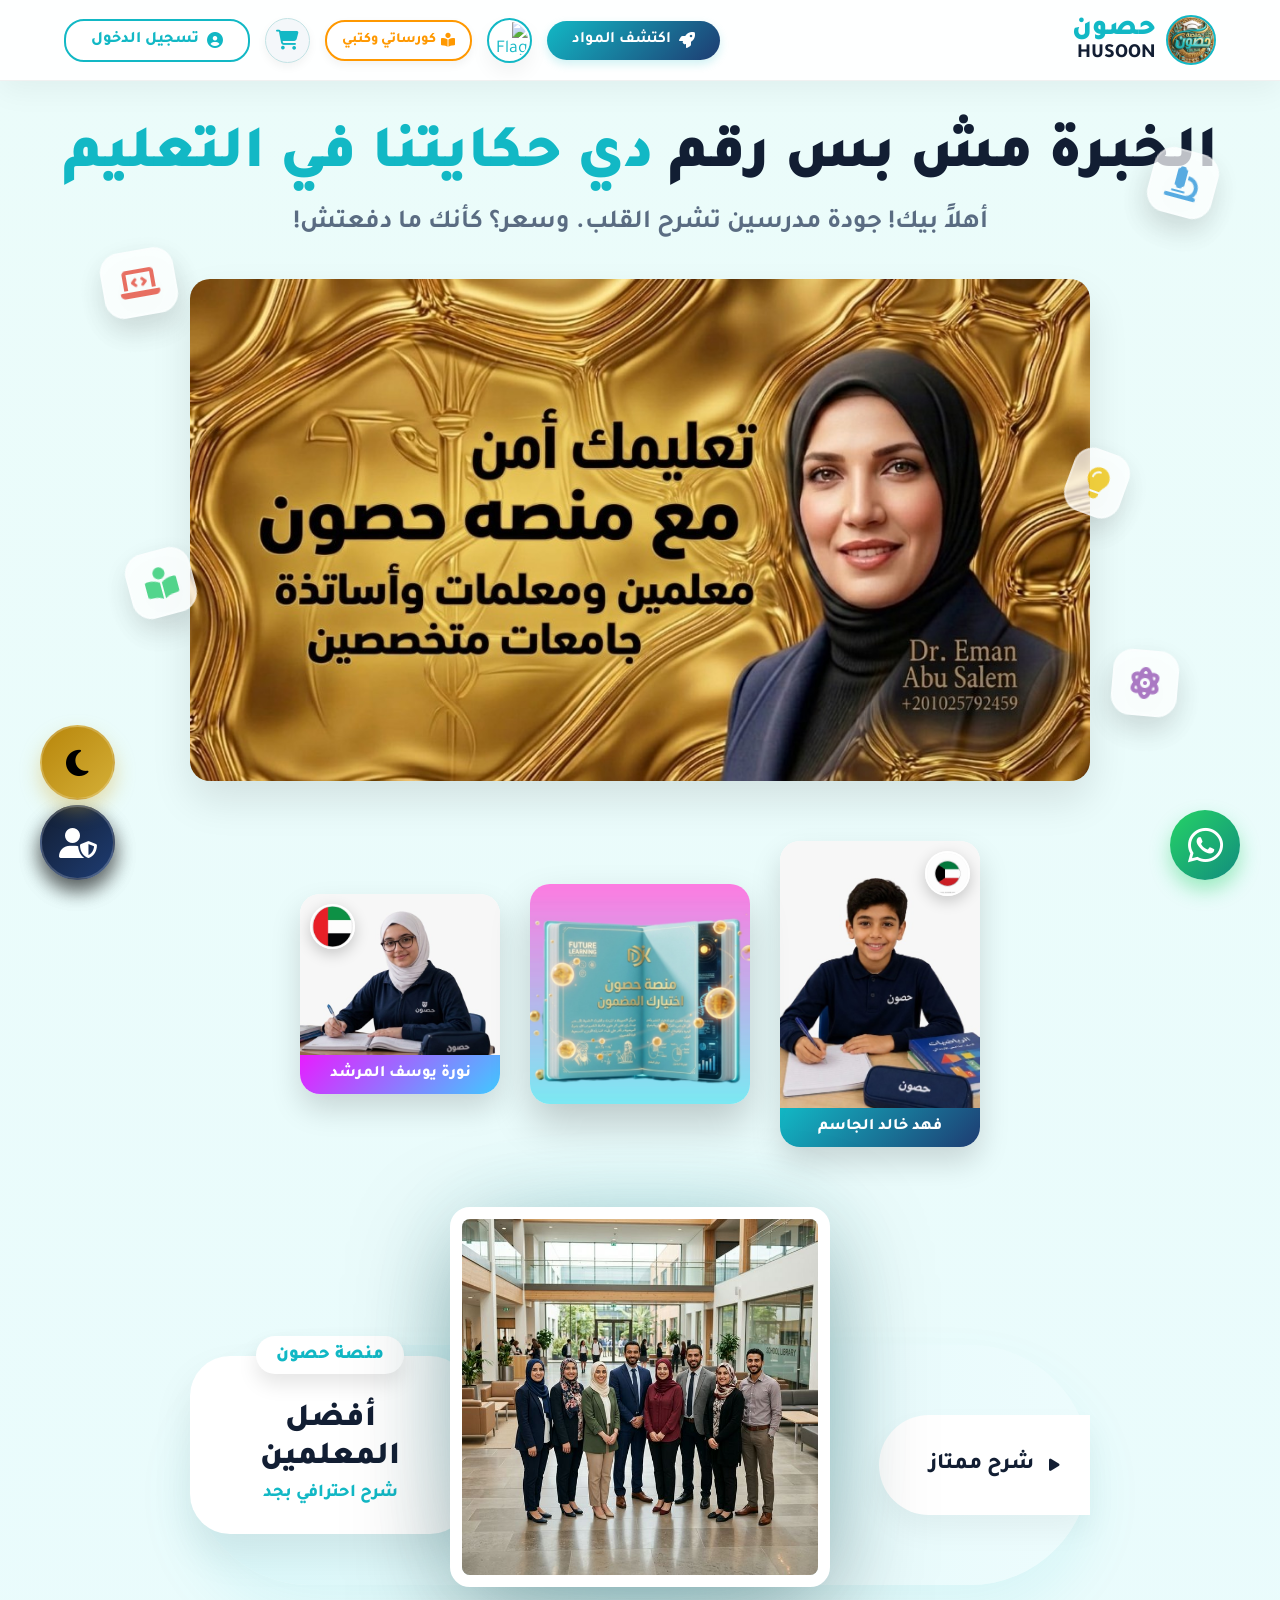
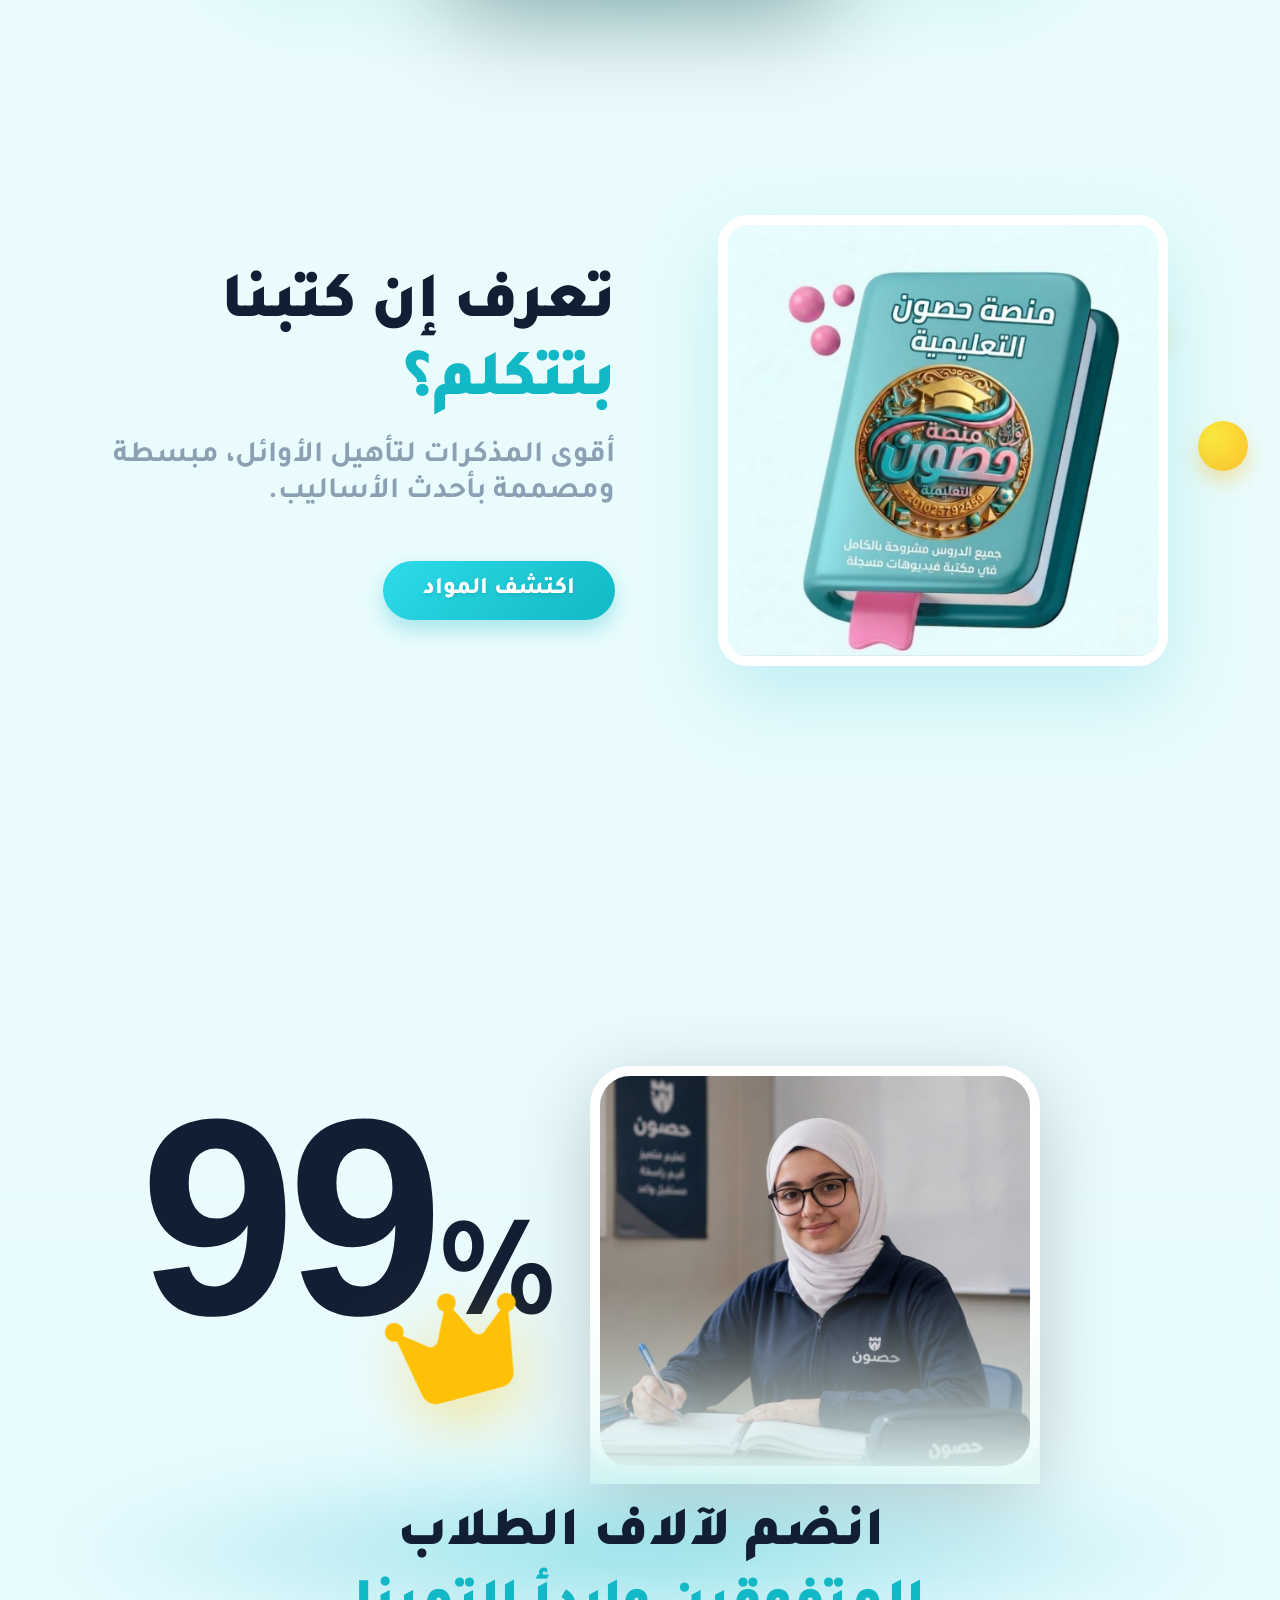
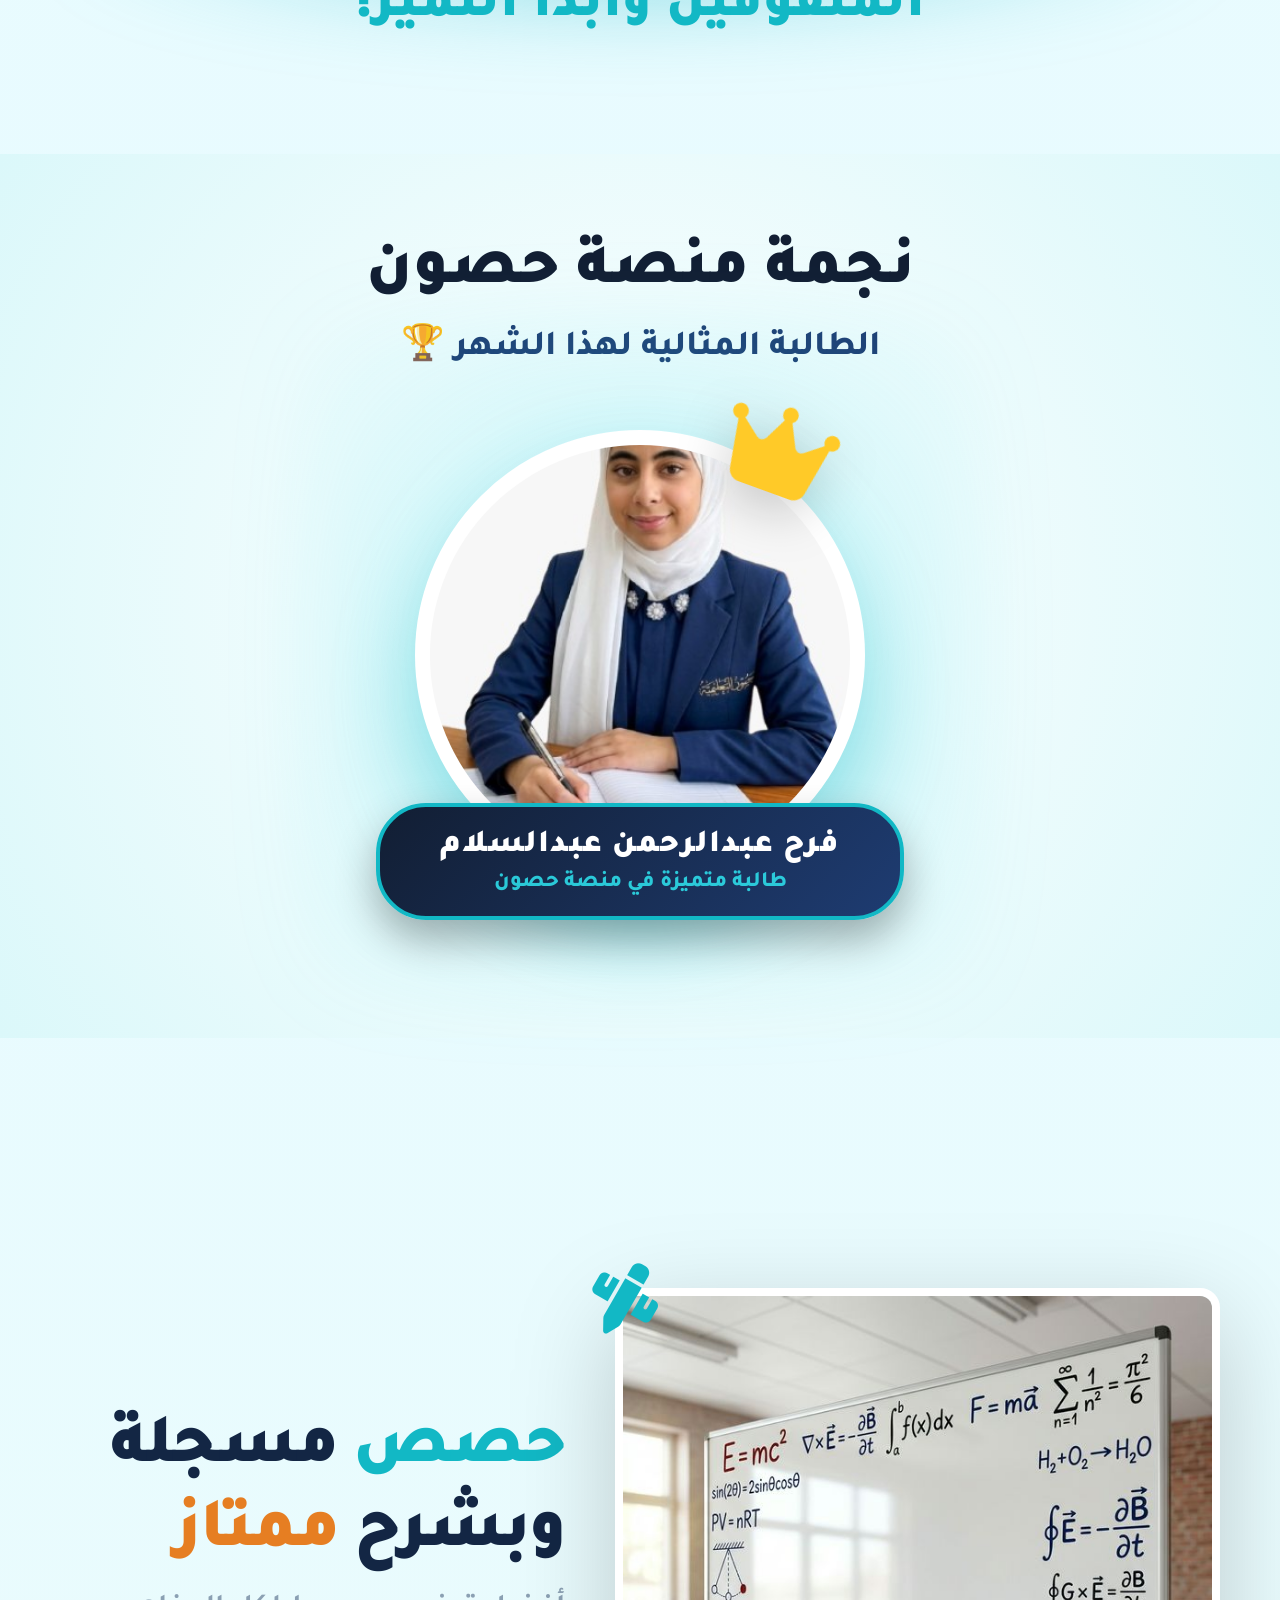
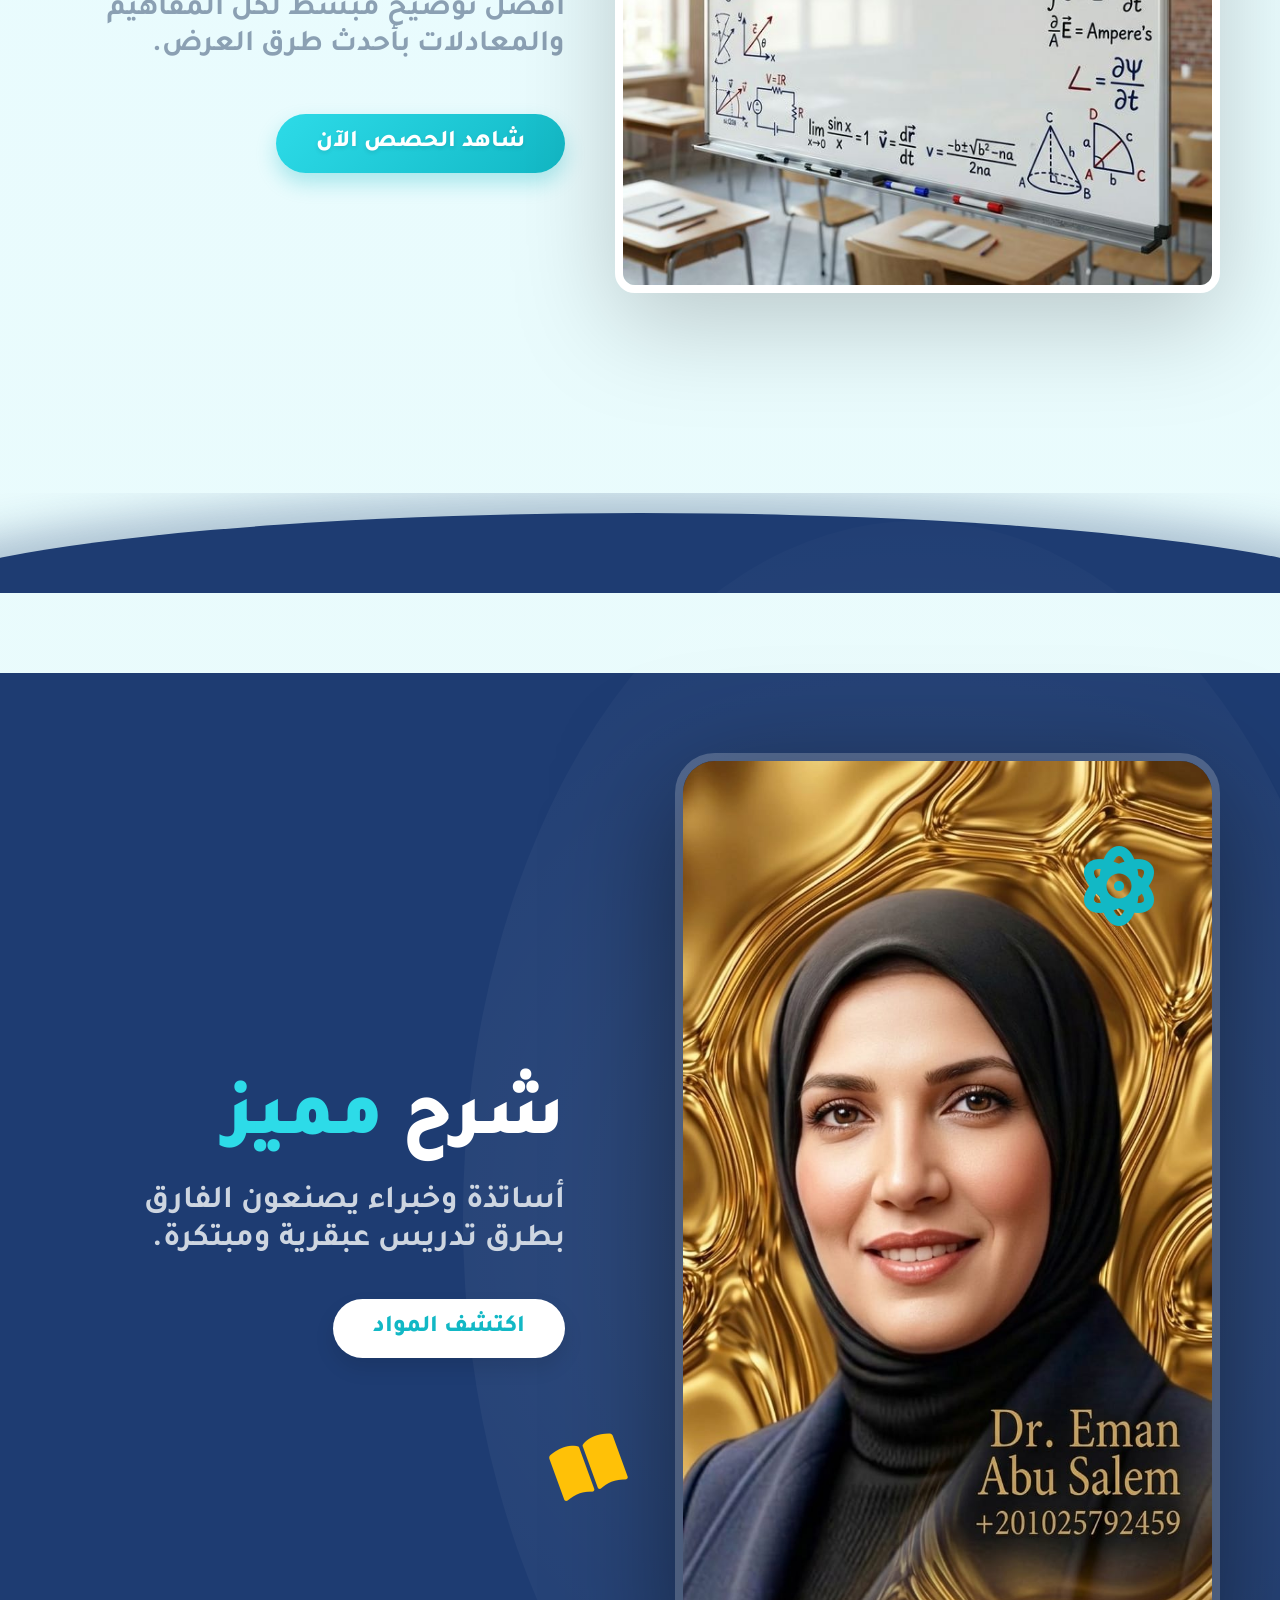
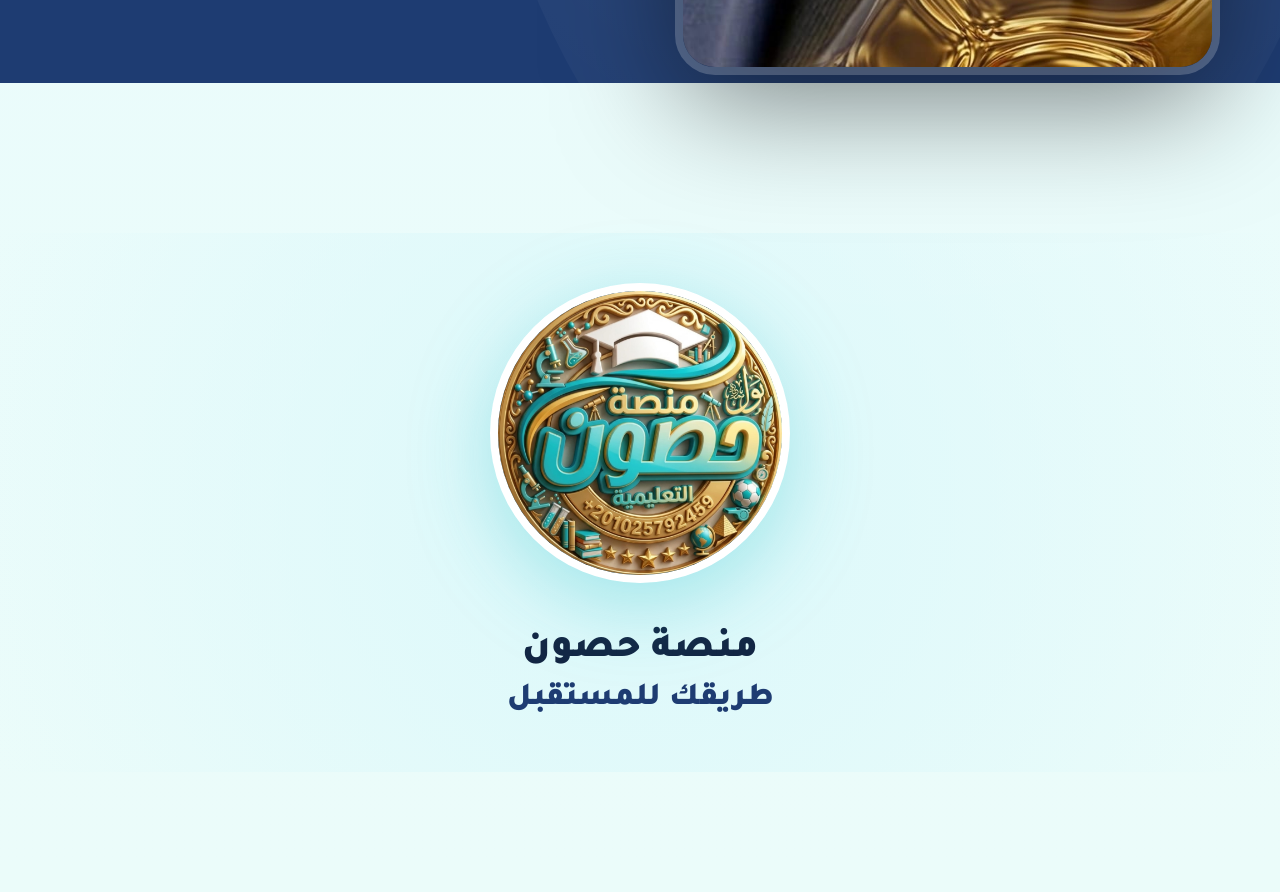
==== commit d39871cc: "Add files via upload" ====
--- a/admin.html
+++ b/admin.html
@@ -3,7 +3,7 @@
 
 <head>
     <meta charset="UTF-8">
-    <meta name="viewport" content="width=850">
+    <meta name="viewport" content="width=650">
     <title>لوحة الإدارة - Spedia</title>
     <link rel="stylesheet" href="style.css">
     <link href="https://fonts.googleapis.com/css2?family=Tajawal:wght@400;500;700;800;900&display=swap"
--- a/style.css
+++ b/style.css
@@ -16,17 +16,24 @@
     font-family: 'Tajawal', sans-serif;
 }
 
+html,
+body {
+    width: 100%;
+    margin: 0;
+    padding: 0;
+    overflow-x: hidden !important;
+    position: relative;
+}
+
 html {
-    overflow-x: hidden;
     background-color: var(--bg-light);
 }
 
 body {
-    background: linear-gradient(to bottom, #ffffff 0%, var(--bg-light) 50%, #ffffff 100%);
-    color: var(--text-dark);
-    overflow-x: hidden;
+    background: linear-gradient(to bottom, #ebfcfa 0%, var(--bg-light) 50%, #ebfcfa 100%) !important;
+    color: var(--text-dark);
     padding-bottom: 120px;
-    max-width: 100%;
+    min-height: 100vh;
 }
 
 a {
@@ -425,13 +432,13 @@
     display: inline-flex;
     align-items: center;
     justify-content: center;
-    gap: 12px;
+    gap: 15px;
     background: linear-gradient(135deg, var(--primary-color) 0%, var(--primary-dark) 100%);
     color: var(--white);
-    padding: 20px 50px;
-    border-radius: 40px;
-    font-size: 24px;
-    font-weight: 800;
+    padding: 24px 60px;
+    border-radius: 50px;
+    font-size: 28px;
+    font-weight: 900;
     transition: all 0.4s cubic-bezier(0.175, 0.885, 0.32, 1.275);
     border: none;
     box-shadow: 0 10px 25px rgba(18, 184, 197, 0.35);
@@ -484,7 +491,7 @@
 .huge-percent {
     position: absolute;
     top: 50px;
-    right: -200px;
+    right: -50px;
     font-size: 120px;
     font-weight: 900;
     color: var(--text-dark);
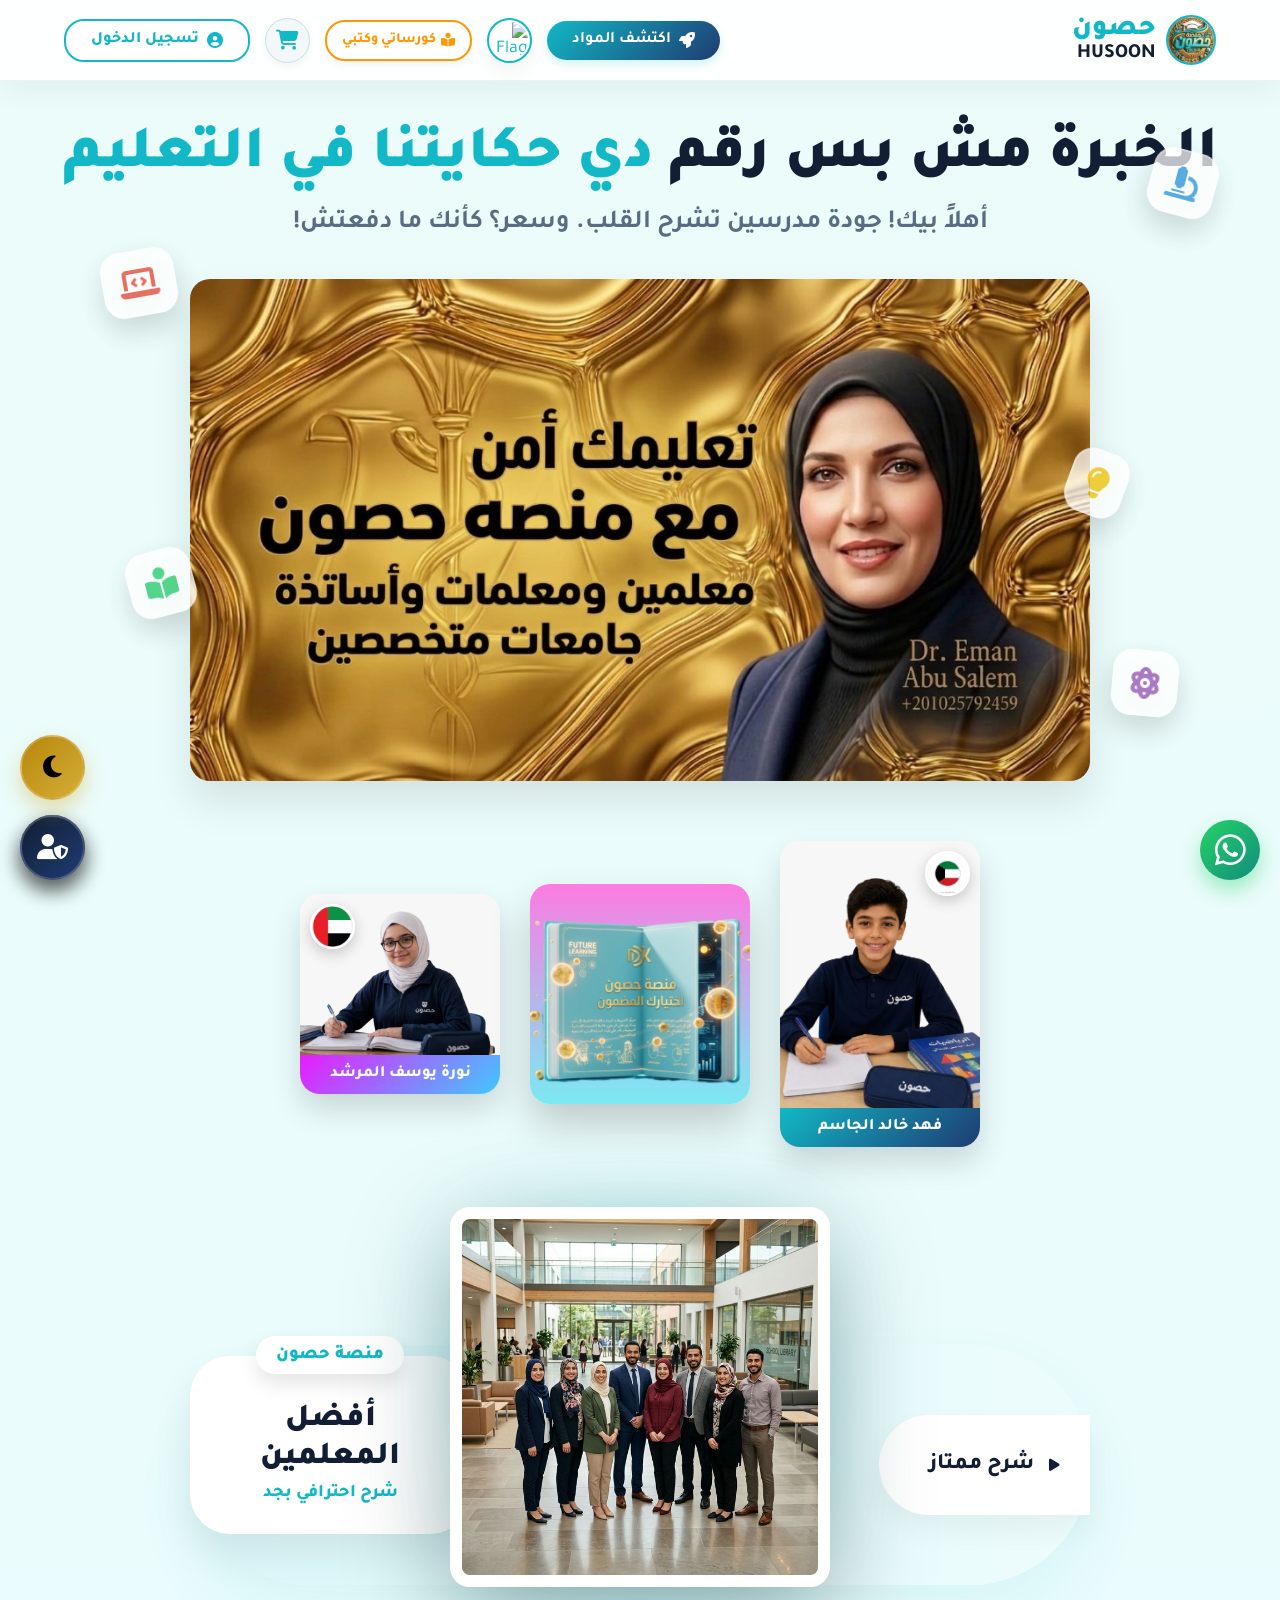
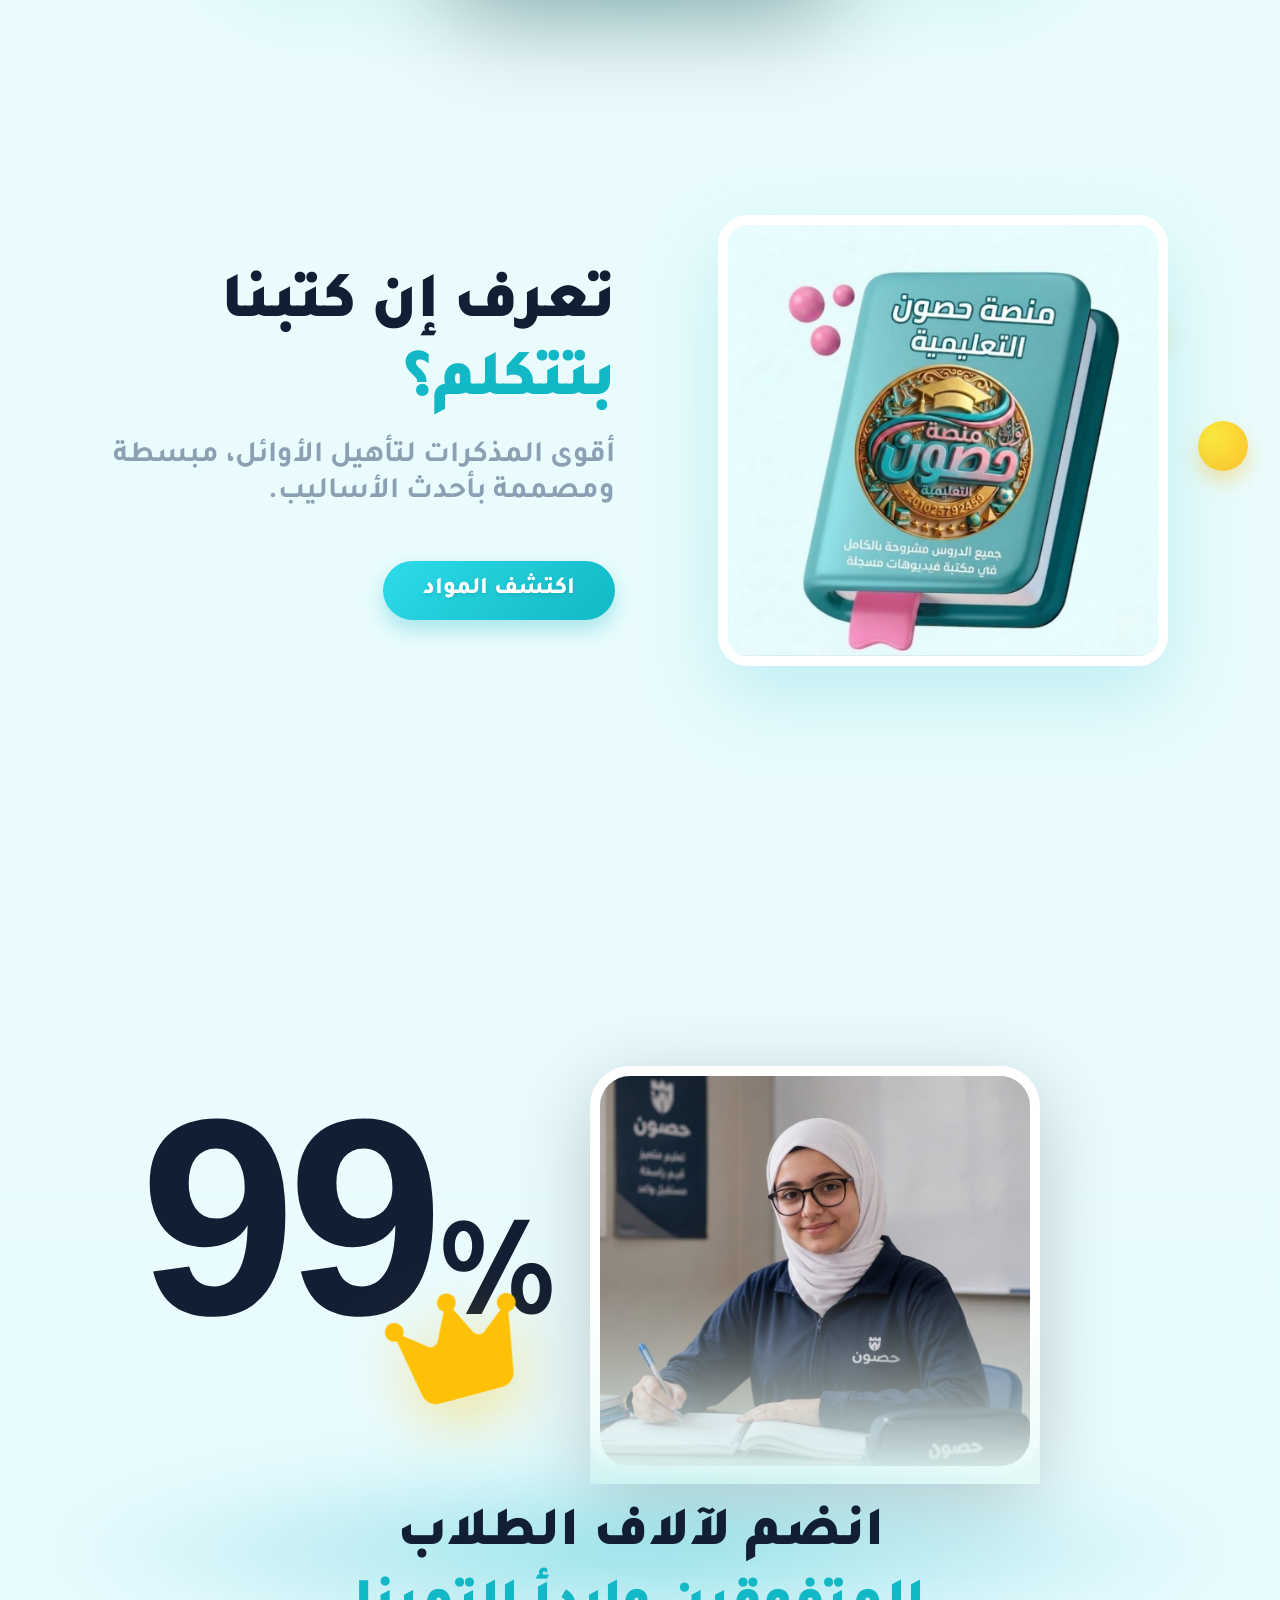
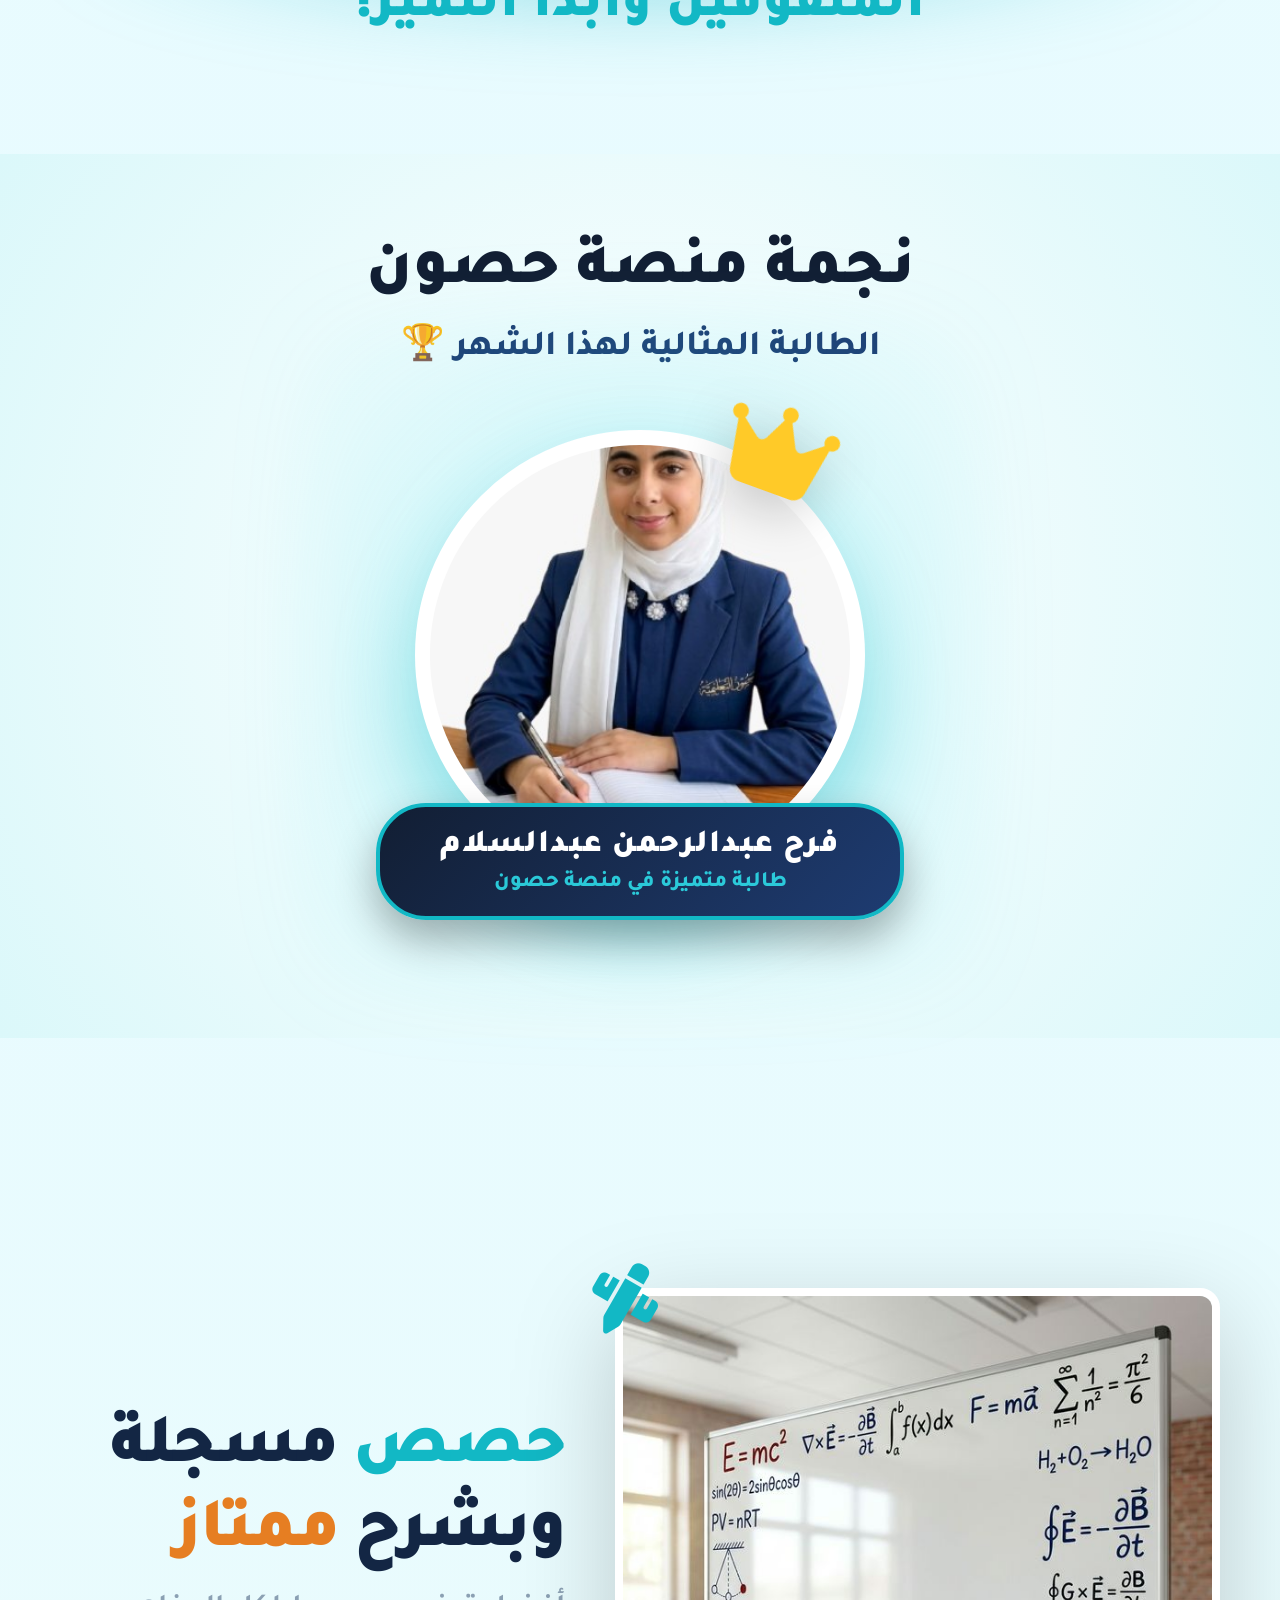
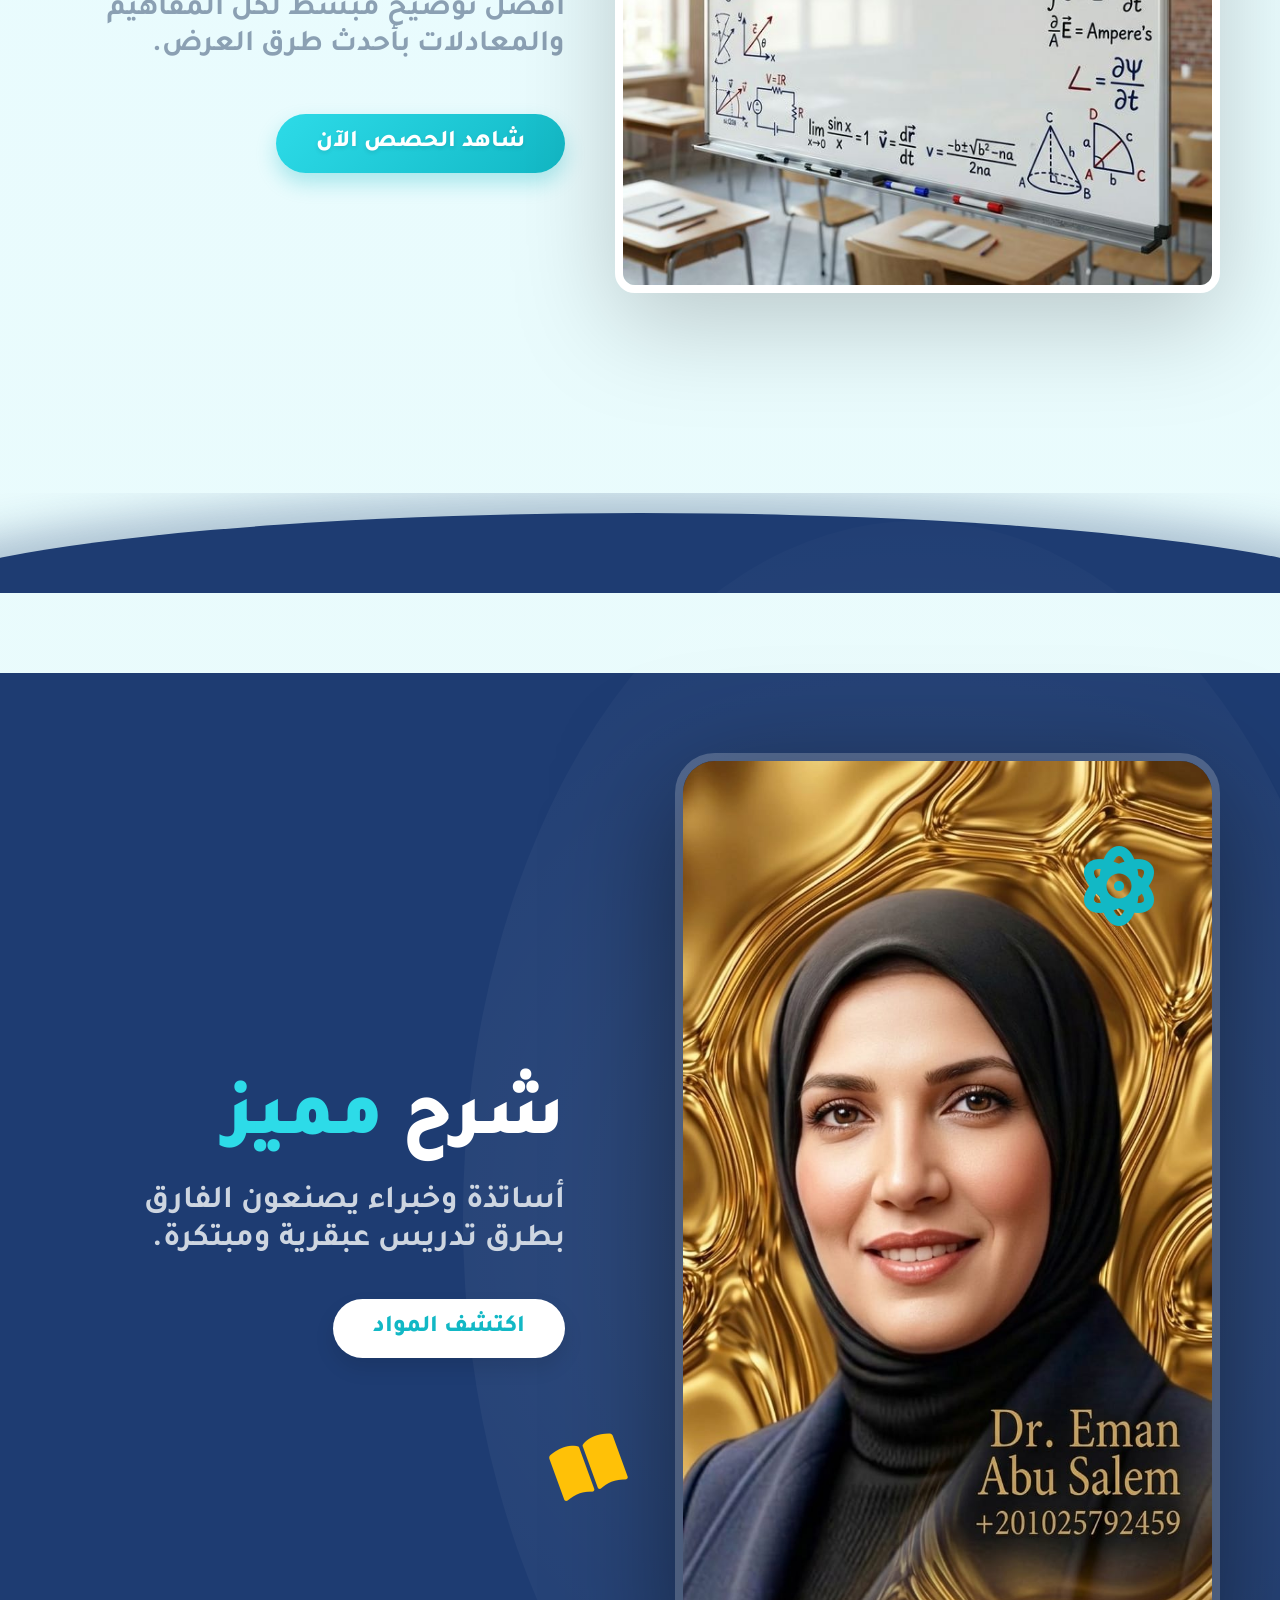
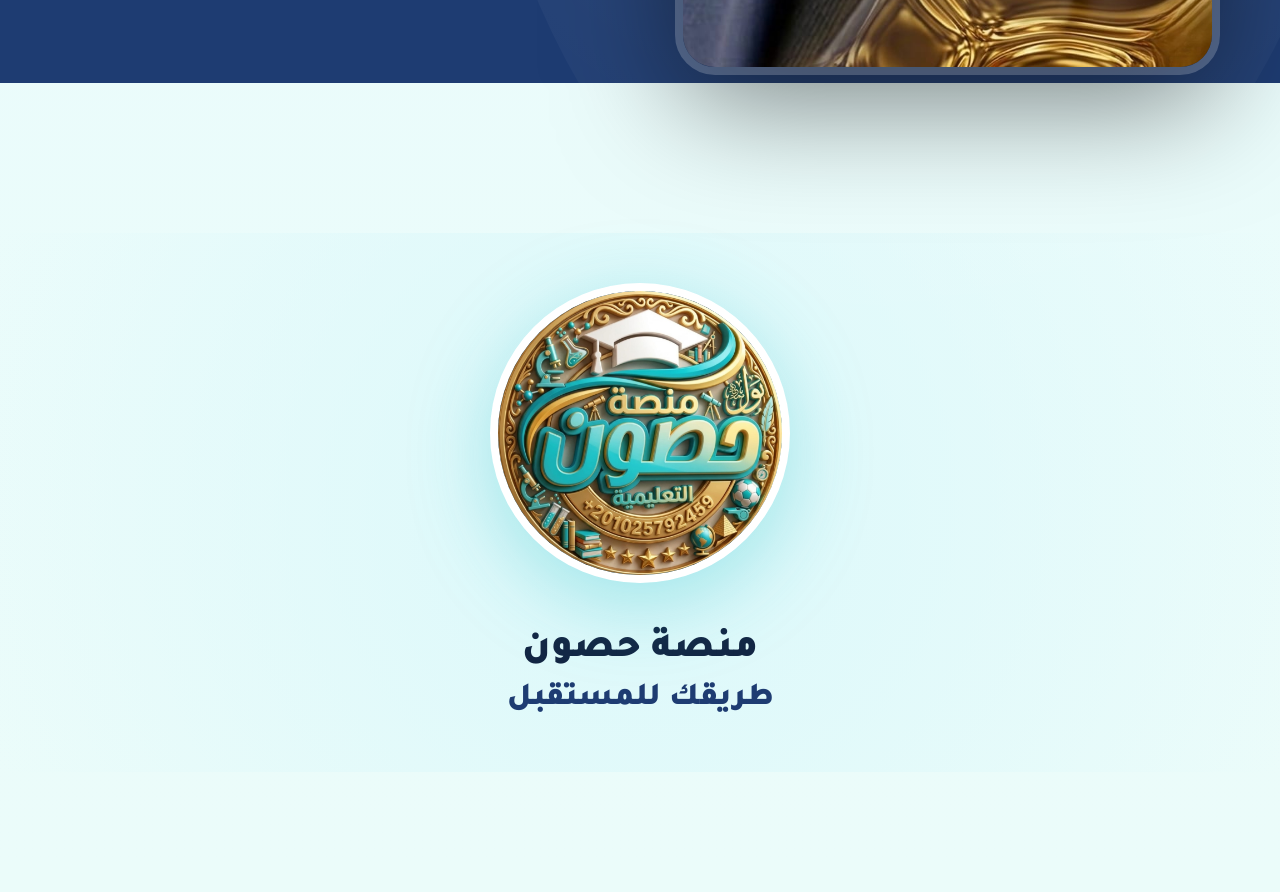
==== commit 95df55c7: "Add files via upload" ====
--- a/admin.html
+++ b/admin.html
@@ -3,9 +3,9 @@
 
 <head>
     <meta charset="UTF-8">
-    <meta name="viewport" content="width=650">
+    <meta name="viewport" content="width=800">
     <title>لوحة الإدارة - Spedia</title>
-    <link rel="stylesheet" href="style.css">
+    <link rel="stylesheet" href="style.css?v=5">
     <link href="https://fonts.googleapis.com/css2?family=Tajawal:wght@400;500;700;800;900&display=swap"
         rel="stylesheet">
     <link rel="stylesheet" href="https://cdnjs.cloudflare.com/ajax/libs/font-awesome/6.4.0/css/all.min.css">
